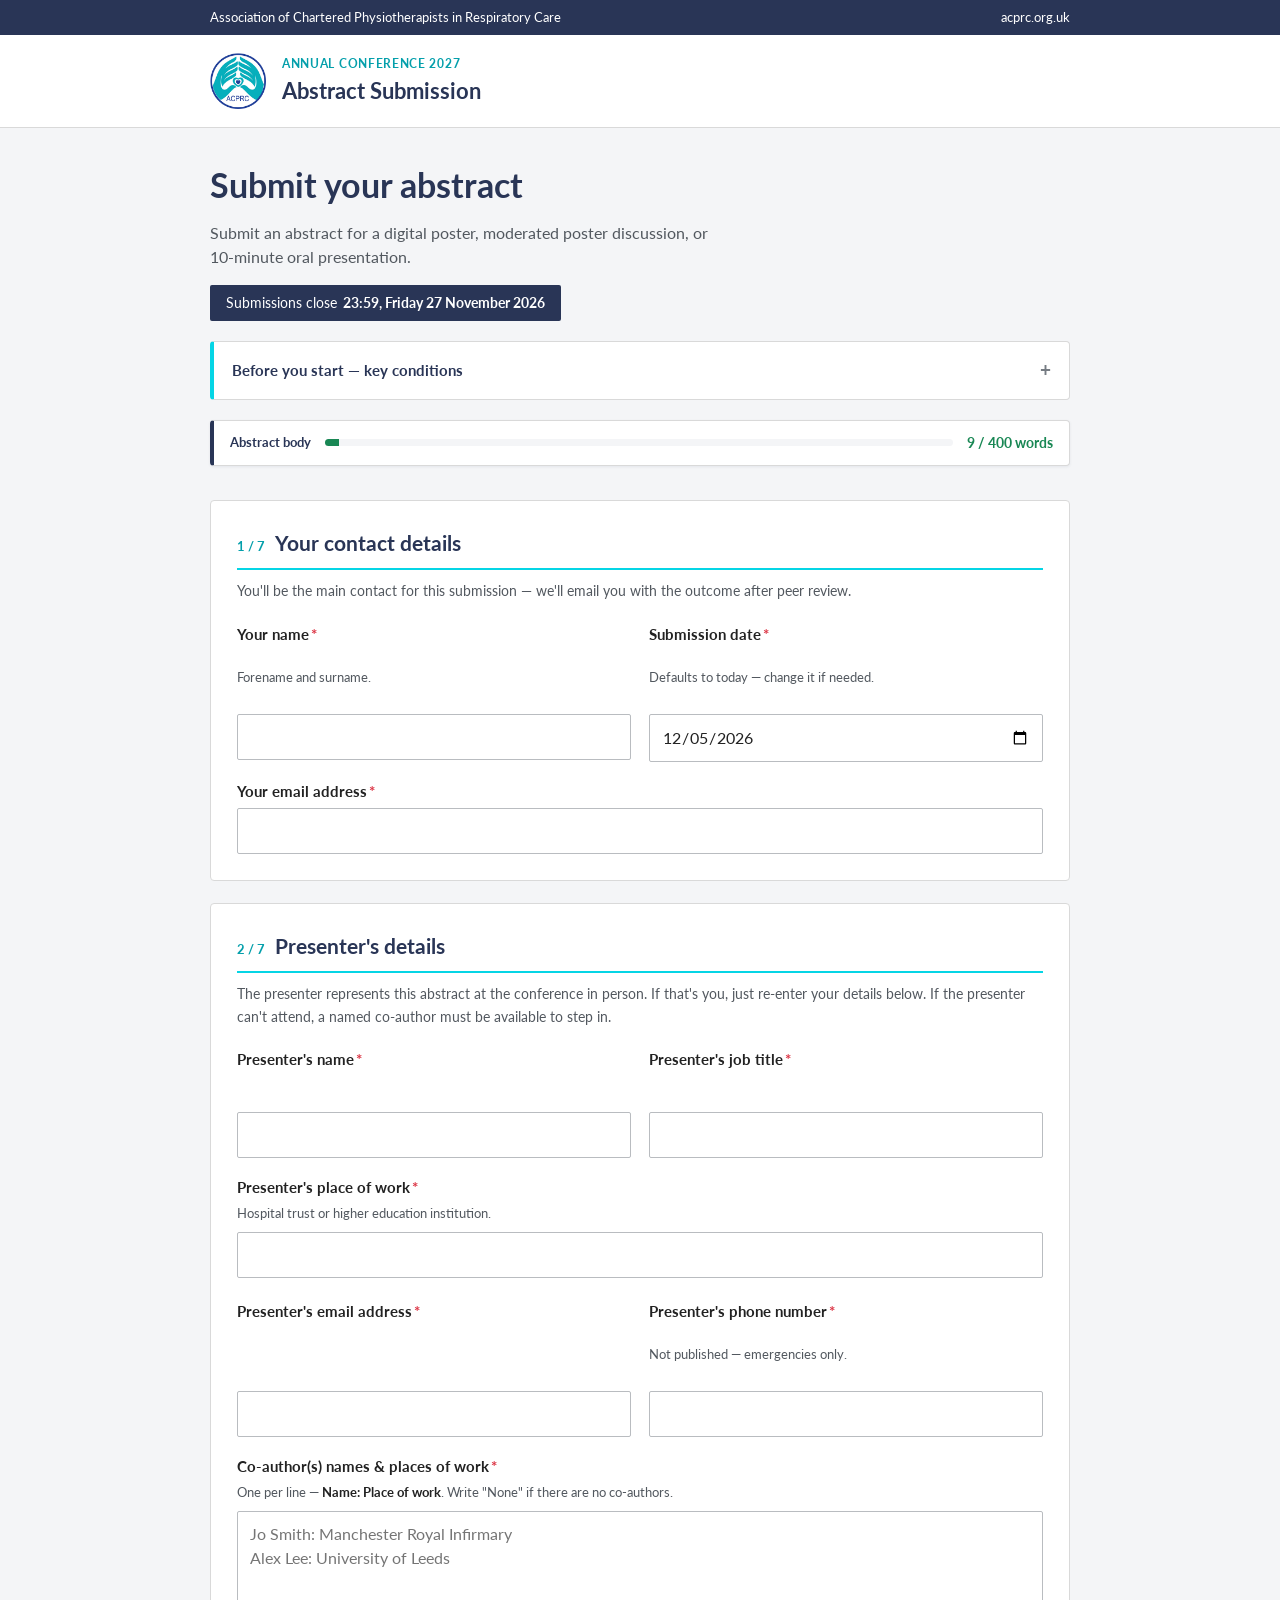
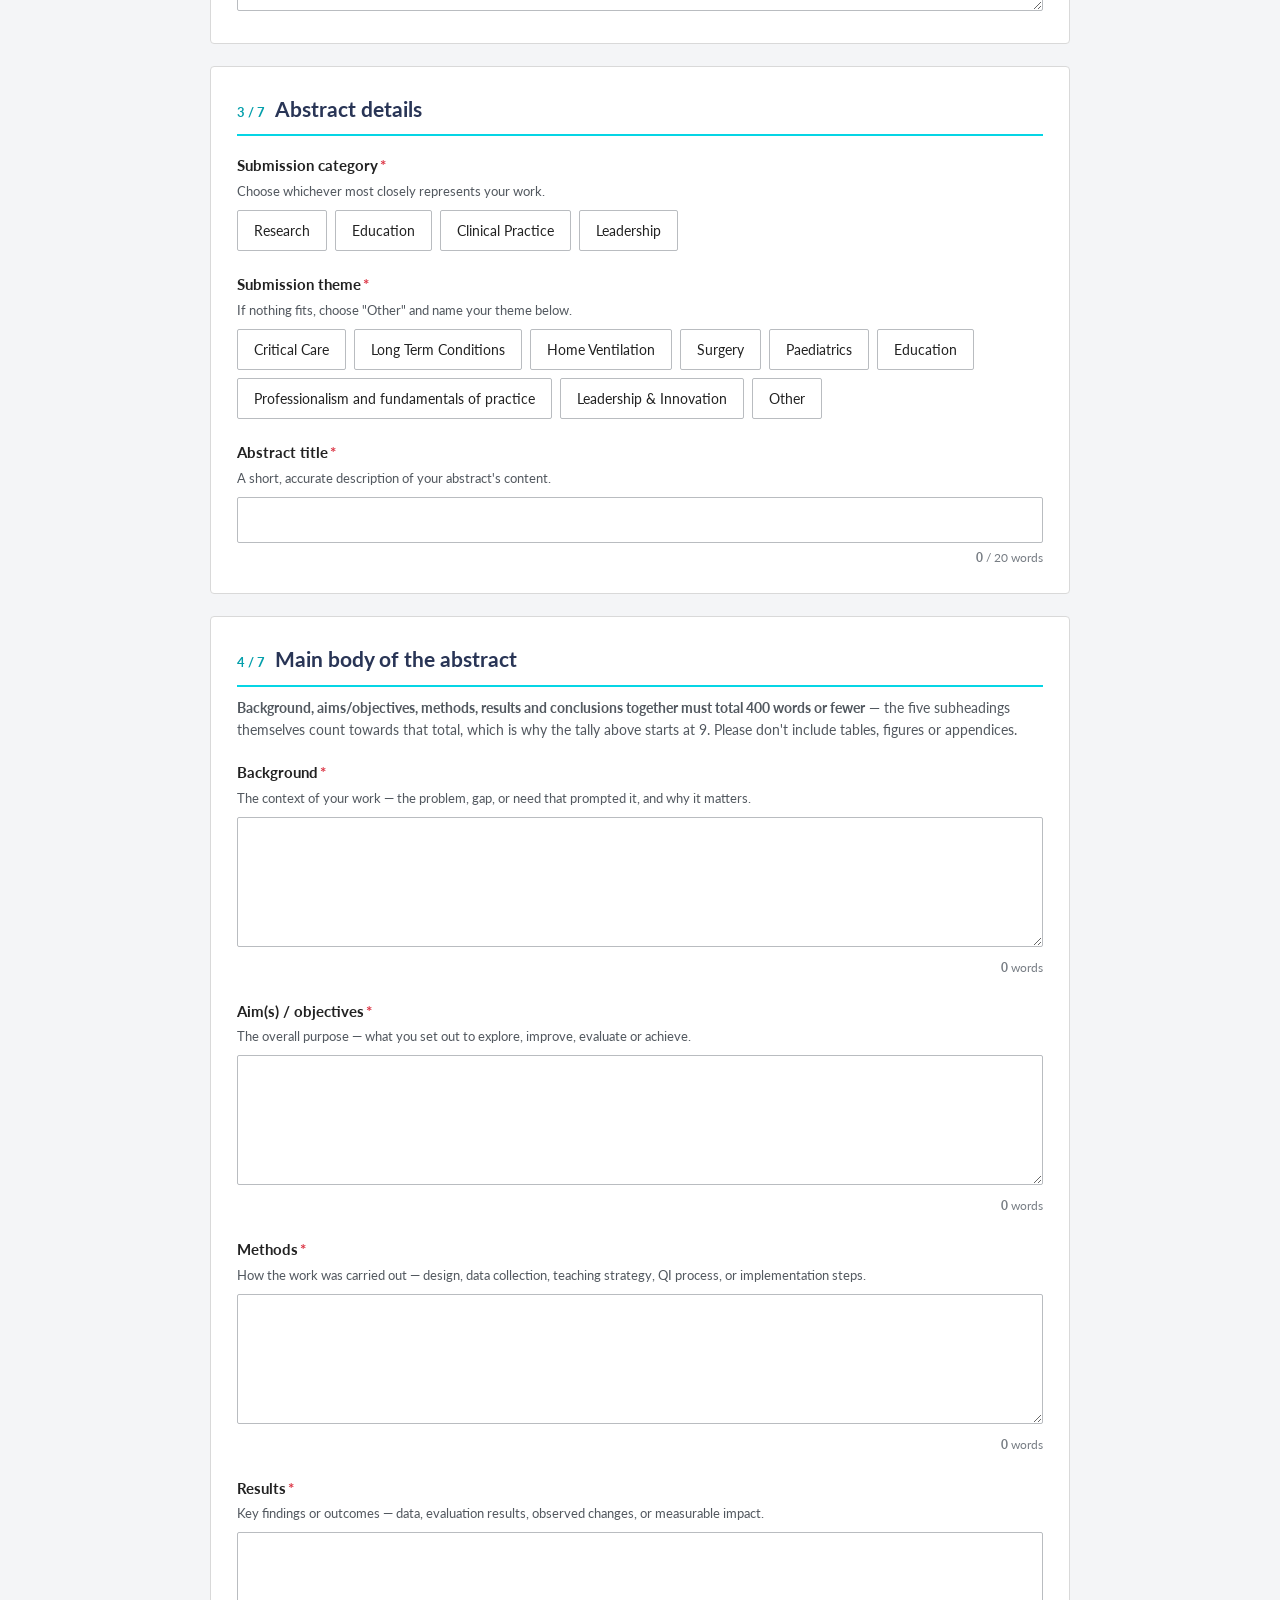
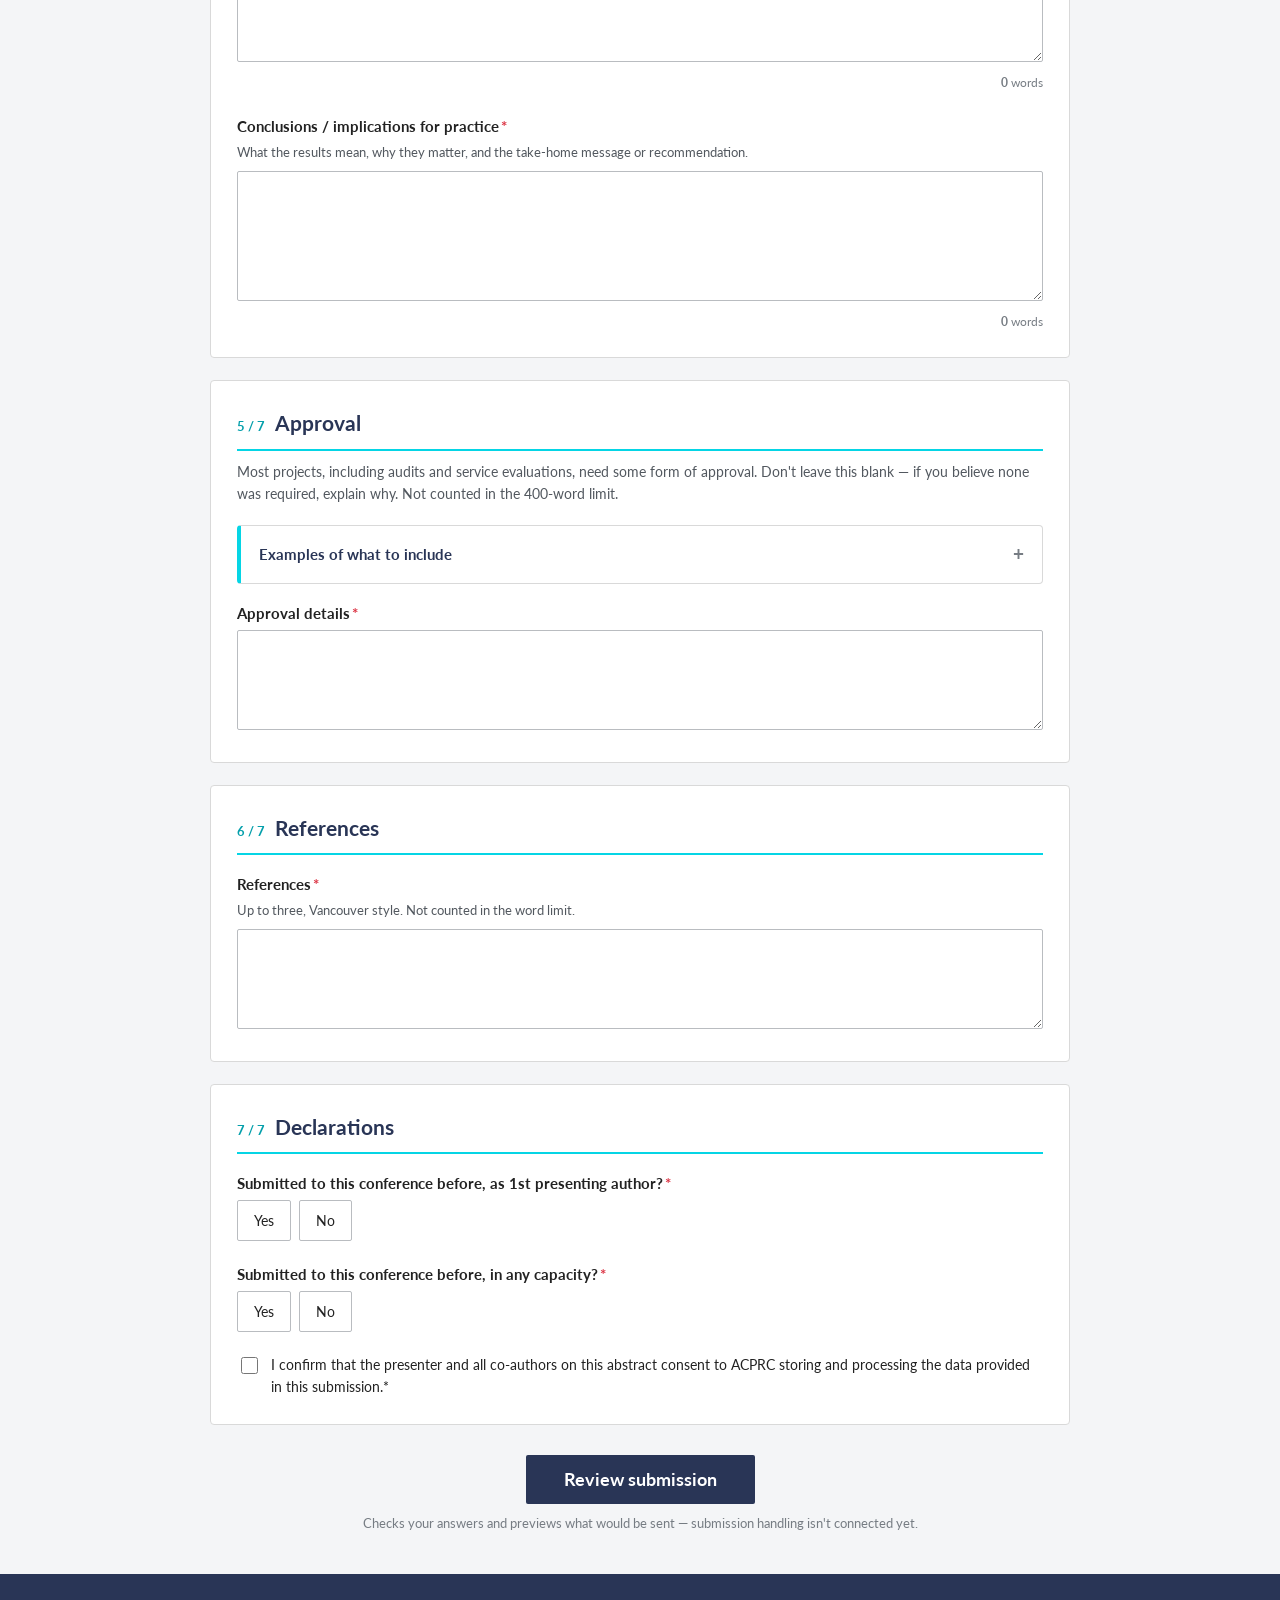
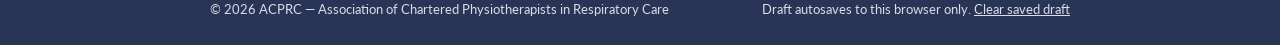
==== index.html @ bba35cd8 "Initial commit: ACPRC abstract submission form Static replacement for the Monday.com Forms submissio" ====
<!doctype html>
<html lang="en-GB">
<head>
  <meta charset="utf-8">
  <meta name="viewport" content="width=device-width, initial-scale=1">
  <title>Abstract Submission — ACPRC Annual Conference 2027</title>
  <meta name="description" content="Submit an abstract for the ACPRC Annual Conference 2027.">
  <link rel="icon" type="image/png" sizes="32x32" href="assets/favicon-32.png">
  <link rel="icon" type="image/png" sizes="16x16" href="assets/favicon-16.png">
  <link rel="preconnect" href="https://fonts.googleapis.com">
  <link rel="preconnect" href="https://fonts.gstatic.com" crossorigin>
  <link href="https://fonts.googleapis.com/css2?family=Lato:ital,wght@0,400;0,700;0,900;1,400&display=swap" rel="stylesheet">
  <link rel="stylesheet" href="css/style.css">
</head>
<body>
  <a class="skip-link" href="#main">Skip to form</a>

  <div class="site-header__bar">
    <div class="site-header__bar-inner">
      <span>Association of Chartered Physiotherapists in Respiratory Care</span>
      <a href="https://www.acprc.org.uk/annual-conference/submission-details/abstract-submission/">acprc.org.uk</a>
    </div>
  </div>

  <header class="site-header">
    <div class="site-header-inner">
      <img src="assets/logo.png" alt="ACPRC logo" width="56" height="56">
      <div class="site-header-titles">
        <p class="eyebrow">Annual Conference 2027</p>
        <h1>Abstract Submission</h1>
      </div>
    </div>
  </header>

  <main id="main">
    <div class="wrap">

      <div class="intro">
        <h2>Submit your abstract</h2>
        <p>Submit an abstract for a digital poster, moderated poster discussion, or 10‑minute oral presentation.</p>
        <span class="deadline-pill">Submissions close <b>23:59, Friday 27 November 2026</b></span>

        <details class="guidance">
          <summary>Before you start — key conditions</summary>
          <div class="guidance-body">
            <ul>
              <li>Your project should be <em>completed</em>, not in early-stage development. Research, education, leadership and clinical (incl. service evaluation/audit) work are all welcome — student physiotherapists are encouraged to submit.</li>
              <li>The main body of the abstract (background, aims/objectives, methods, results, conclusions) must total <em>no more than 400 words, including the five subheadings themselves</em>.</li>
              <li>Every submission needs an approval statement — ethics/governance, R&amp;D/audit, or an explanation of why none was needed.</li>
              <li>Up to three references, Vancouver style. No tables, figures or appendices.</li>
              <li>You, or a named co-author, must be able to attend and present in whatever format (poster, poster discussion, or oral) you're assigned.</li>
              <li>Accepted abstracts may be published in the Winter 2028 ACPRC journal supplement. If reviewers request changes, you'll resubmit with their feedback.</li>
            </ul>
          </div>
        </details>
      </div>

      <div class="budget-bar">
        <div class="budget-inner">
          <span class="budget-label">Abstract body</span>
          <div class="budget-track"><div class="budget-fill" id="budgetFill"></div></div>
          <span class="budget-count" id="budgetCount">0 / 400 words</span>
        </div>
      </div>

      <div class="form-error-banner" id="errorBanner">Please check the highlighted fields below before submitting.</div>

      <form id="abstractForm" novalidate>

        <!-- 1: Contact -->
        <section class="card">
          <div class="section-head"><span class="section-num">1 / 7</span><h2>Your contact details</h2></div>
          <p class="section-intro">You'll be the main contact for this submission — we'll email you with the outcome after peer review.</p>

          <div class="field-row">
            <div class="field">
              <label class="q" for="your_name">Your name<span class="req">*</span></label>
              <p class="hint">Forename and surname.</p>
              <input type="text" id="your_name" name="your_name" required autocomplete="name">
              <p class="err-msg">Enter your name.</p>
            </div>
            <div class="field">
              <label class="q" for="submission_date">Submission date<span class="req">*</span></label>
              <p class="hint">Defaults to today — change it if needed.</p>
              <input type="date" id="submission_date" name="submission_date" required>
              <p class="err-msg">Enter a date.</p>
            </div>
          </div>

          <div class="field">
            <label class="q" for="your_email">Your email address<span class="req">*</span></label>
            <input type="email" id="your_email" name="your_email" required autocomplete="email">
            <p class="err-msg">Enter a valid email address.</p>
          </div>
        </section>

        <!-- 2: Presenter -->
        <section class="card">
          <div class="section-head"><span class="section-num">2 / 7</span><h2>Presenter's details</h2></div>
          <p class="section-intro">The presenter represents this abstract at the conference in person. If that's you, just re-enter your details below. If the presenter can't attend, a named co-author must be available to step in.</p>

          <div class="field-row">
            <div class="field">
              <label class="q" for="presenter_name">Presenter's name<span class="req">*</span></label>
              <input type="text" id="presenter_name" name="presenter_name" required>
              <p class="err-msg">Enter the presenter's name.</p>
            </div>
            <div class="field">
              <label class="q" for="presenter_job_title">Presenter's job title<span class="req">*</span></label>
              <input type="text" id="presenter_job_title" name="presenter_job_title" required>
              <p class="err-msg">Enter a job title.</p>
            </div>
          </div>

          <div class="field">
            <label class="q" for="presenter_workplace">Presenter's place of work<span class="req">*</span></label>
            <p class="hint">Hospital trust or higher education institution.</p>
            <input type="text" id="presenter_workplace" name="presenter_workplace" required>
            <p class="err-msg">Enter a place of work.</p>
          </div>

          <div class="field-row">
            <div class="field">
              <label class="q" for="presenter_email">Presenter's email address<span class="req">*</span></label>
              <input type="email" id="presenter_email" name="presenter_email" required>
              <p class="err-msg">Enter a valid email address.</p>
            </div>
            <div class="field">
              <label class="q" for="presenter_phone">Presenter's phone number<span class="req">*</span></label>
              <p class="hint">Not published — emergencies only.</p>
              <input type="tel" id="presenter_phone" name="presenter_phone" required>
              <p class="err-msg">Enter a phone number.</p>
            </div>
          </div>

          <div class="field">
            <label class="q" for="co_authors">Co-author(s) names &amp; places of work<span class="req">*</span></label>
            <p class="hint">One per line — <em>Name: Place of work</em>. Write "None" if there are no co-authors.</p>
            <textarea id="co_authors" name="co_authors" required placeholder="Jo Smith: Manchester Royal Infirmary&#10;Alex Lee: University of Leeds"></textarea>
            <p class="err-msg">List co-authors, or write "None".</p>
          </div>
        </section>

        <!-- 3: Abstract details -->
        <section class="card">
          <div class="section-head"><span class="section-num">3 / 7</span><h2>Abstract details</h2></div>

          <div class="field">
            <label class="q">Submission category<span class="req">*</span></label>
            <p class="hint">Choose whichever most closely represents your work.</p>
            <div class="chip-grid" id="categoryGroup" role="radiogroup"></div>
            <p class="err-msg">Choose a category.</p>
          </div>

          <div class="field">
            <label class="q">Submission theme<span class="req">*</span></label>
            <p class="hint">If nothing fits, choose "Other" and name your theme below.</p>
            <div class="chip-grid" id="themeGroup" role="radiogroup"></div>
            <p class="err-msg">Choose a theme.</p>
          </div>

          <div class="field" id="otherThemeField" hidden>
            <label class="q" for="other_theme">Other theme<span class="req">*</span></label>
            <p class="hint">One or two words describing the relevant theme.</p>
            <input type="text" id="other_theme" name="other_theme">
            <p class="err-msg">Name the theme.</p>
          </div>

          <div class="field">
            <label class="q" for="abstract_title">Abstract title<span class="req">*</span></label>
            <p class="hint">A short, accurate description of your abstract's content.</p>
            <input type="text" id="abstract_title" name="abstract_title" required>
            <div class="counter-row"><span></span><span><span class="n" id="titleCount">0</span> / 20 words</span></div>
            <p class="err-msg">Enter a title of 20 words or fewer.</p>
          </div>
        </section>

        <!-- 4: Main body -->
        <section class="card">
          <div class="section-head"><span class="section-num">4 / 7</span><h2>Main body of the abstract</h2></div>
          <p class="section-intro"><strong>Background, aims/objectives, methods, results and conclusions together must total 400 words or fewer</strong> — the five subheadings themselves count towards that total, which is why the tally above starts at 9. Please don't include tables, figures or appendices.</p>

          <div class="field">
            <label class="q" for="background">Background<span class="req">*</span></label>
            <p class="hint">The context of your work — the problem, gap, or need that prompted it, and why it matters.</p>
            <textarea class="long body-field" id="background" name="background" required></textarea>
            <div class="counter-row"><span></span><span><span class="n" id="count_background">0</span> words</span></div>
            <p class="err-msg">Enter some background.</p>
          </div>

          <div class="field">
            <label class="q" for="aims">Aim(s) / objectives<span class="req">*</span></label>
            <p class="hint">The overall purpose — what you set out to explore, improve, evaluate or achieve.</p>
            <textarea class="long body-field" id="aims" name="aims" required></textarea>
            <div class="counter-row"><span></span><span><span class="n" id="count_aims">0</span> words</span></div>
            <p class="err-msg">Enter your aims or objectives.</p>
          </div>

          <div class="field">
            <label class="q" for="methods">Methods<span class="req">*</span></label>
            <p class="hint">How the work was carried out — design, data collection, teaching strategy, QI process, or implementation steps.</p>
            <textarea class="long body-field" id="methods" name="methods" required></textarea>
            <div class="counter-row"><span></span><span><span class="n" id="count_methods">0</span> words</span></div>
            <p class="err-msg">Describe your methods.</p>
          </div>

          <div class="field">
            <label class="q" for="results">Results<span class="req">*</span></label>
            <p class="hint">Key findings or outcomes — data, evaluation results, observed changes, or measurable impact.</p>
            <textarea class="long body-field" id="results" name="results" required></textarea>
            <div class="counter-row"><span></span><span><span class="n" id="count_results">0</span> words</span></div>
            <p class="err-msg">Enter your results.</p>
          </div>

          <div class="field">
            <label class="q" for="conclusions">Conclusions / implications for practice<span class="req">*</span></label>
            <p class="hint">What the results mean, why they matter, and the take-home message or recommendation.</p>
            <textarea class="long body-field" id="conclusions" name="conclusions" required></textarea>
            <div class="counter-row"><span></span><span><span class="n" id="count_conclusions">0</span> words</span></div>
            <p class="err-msg">Enter your conclusions.</p>
          </div>
        </section>

        <!-- 5: Approval -->
        <section class="card">
          <div class="section-head"><span class="section-num">5 / 7</span><h2>Approval</h2></div>
          <p class="section-intro">Most projects, including audits and service evaluations, need some form of approval. Don't leave this blank — if you believe none was required, explain why. Not counted in the 400-word limit.</p>

          <details class="guidance" style="margin-bottom:18px;">
            <summary>Examples of what to include</summary>
            <div class="guidance-body">
              <p><strong>Ethical / governance:</strong> name the approving committee or institution, the approval reference number, and the date — e.g. "Ethical approval was obtained from [Committee/Institution], approval number [XXXX], on [DD/MM/YYYY]."</p>
              <p><strong>R&amp;D / audit:</strong> name the NHS Trust or R&amp;D/audit department, registration reference, and date — e.g. "This project was registered with [Trust/Department], registration number [XXXX], on [DD/MM/YYYY]."</p>
              <p><strong>Other / none required:</strong> describe whatever approval or registration was in place, or explain why none was needed.</p>
            </div>
          </details>

          <div class="field">
            <label class="q" for="approval_details">Approval details<span class="req">*</span></label>
            <textarea id="approval_details" name="approval_details" required></textarea>
            <p class="err-msg">Enter approval details, or explain why none was required.</p>
          </div>
        </section>

        <!-- 6: References -->
        <section class="card">
          <div class="section-head"><span class="section-num">6 / 7</span><h2>References</h2></div>
          <div class="field">
            <label class="q" for="references">References<span class="req">*</span></label>
            <p class="hint">Up to three, Vancouver style. Not counted in the word limit.</p>
            <textarea id="references" name="references" required></textarea>
            <p class="err-msg">Add at least one reference, or write "None".</p>
          </div>
        </section>

        <!-- 7: Declarations -->
        <section class="card">
          <div class="section-head"><span class="section-num">7 / 7</span><h2>Declarations</h2></div>

          <div class="field">
            <label class="q">Submitted to this conference before, as 1st presenting author?<span class="req">*</span></label>
            <div class="yn-row chip-grid" id="prevFirstAuthorGroup" role="radiogroup"></div>
            <p class="err-msg">Choose an answer.</p>
          </div>

          <div class="field">
            <label class="q">Submitted to this conference before, in any capacity?<span class="req">*</span></label>
            <div class="yn-row chip-grid" id="prevAnyGroup" role="radiogroup"></div>
            <p class="err-msg">Choose an answer.</p>
          </div>

          <div class="field">
            <label class="check" for="consent">
              <input type="checkbox" id="consent" name="consent" required>
              <span>I confirm that the presenter and all co-authors on this abstract consent to ACPRC storing and processing the data provided in this submission.<span class="req">*</span></span>
            </label>
            <p class="err-msg">Consent is required to submit.</p>
          </div>
        </section>

        <div class="submit-zone">
          <button type="submit" class="submit">Review submission</button>
          <p class="submit-note">Checks your answers and previews what would be sent — submission handling isn't connected yet.</p>
        </div>
      </form>

      <div class="confirm" id="confirmPanel">
        <h2>Looks ready to submit</h2>
        <p>Everything required is filled in and within the word limits. Once the submission handling is built, this is the point it would send to ACPRC.</p>
        <dl id="confirmSummary"></dl>
      </div>

    </div>
  </main>

  <footer class="site-footer">
    <div class="site-footer-inner">
      <span>&copy; <span id="year"></span> ACPRC — Association of Chartered Physiotherapists in Respiratory Care</span>
      <span>Draft autosaves to this browser only. <button type="button" class="reset-link" id="clearDraft">Clear saved draft</button></span>
    </div>
  </footer>

  <div class="toast" id="toast">Draft saved</div>

  <script>document.getElementById("year").textContent = new Date().getFullYear();</script>
  <script src="js/form.js"></script>
</body>
</html>
---- css/style.css ----
/* ==========================================================================
   ACPRC Abstract Submission — stylesheet
   Brand tokens taken from acprc.org.uk (main.min.css): navy #293556,
   cyan accent #05d5e5, Lato typeface, sharp 2px corners.
   ========================================================================== */

:root {
  --navy: #293556;
  --navy-dark: #1b2238;
  --cyan: #05d5e5;
  --cyan-dark: #049fab;
  --cyan-light: #5ce4ee;

  --ink: #222222;
  --ink-soft: #52585f;
  --ink-faint: #767c83;
  --border: #d9d9d9;
  --border-strong: #b9bcc0;
  --bg: #ffffff;
  --bg-tint: #f4f5f7;

  --danger: #dc3545;
  --danger-bg: #fbeaec;
  --warning: #a97300;
  --warning-bg: #fff6e0;
  --success: #198754;
  --success-bg: #e9f6ee;

  --radius: 2px;
  --radius-lg: 4px;
  --font: "Lato", -apple-system, BlinkMacSystemFont, "Segoe UI", Arial, sans-serif;
}

*,
*::before,
*::after {
  box-sizing: border-box;
}

html {
  color-scheme: light;
}

body {
  margin: 0;
  background: var(--bg-tint);
  color: var(--ink);
  font-family: var(--font);
  font-size: 16px;
  line-height: 1.5;
  -webkit-font-smoothing: antialiased;
}

img {
  max-width: 100%;
  display: block;
}

a {
  color: var(--navy);
}

.visually-hidden {
  position: absolute;
  width: 1px;
  height: 1px;
  overflow: hidden;
  clip: rect(0 0 0 0);
  white-space: nowrap;
}

[hidden] {
  display: none !important;
}

/* ---------- Skip link ---------- */
.skip-link {
  position: absolute;
  left: -999px;
  top: 0;
  background: var(--navy);
  color: #fff;
  padding: 10px 16px;
  z-index: 100;
}
.skip-link:focus {
  left: 8px;
  top: 8px;
}

/* ---------- Header (mirrors acprc.org.uk header bar + navbar) ---------- */
.site-header__bar {
  background: var(--navy);
  color: #fff;
}
.site-header__bar-inner {
  max-width: 900px;
  margin: 0 auto;
  padding: 8px 20px;
  display: flex;
  justify-content: space-between;
  align-items: center;
  font-size: 0.8rem;
}
.site-header__bar a {
  color: #fff;
  text-decoration: none;
}
.site-header__bar a:hover {
  text-decoration: underline;
}

.site-header {
  background: var(--bg);
  border-bottom: 1px solid var(--border);
}
.site-header-inner {
  max-width: 900px;
  margin: 0 auto;
  padding: 18px 20px;
  display: flex;
  align-items: center;
  gap: 16px;
}
.site-header-inner img {
  width: 56px;
  height: 56px;
  flex: 0 0 auto;
}
.site-header-titles p.eyebrow {
  margin: 0;
  font-size: 0.72rem;
  letter-spacing: 0.06em;
  text-transform: uppercase;
  color: var(--cyan-dark);
  font-weight: 700;
}
.site-header-titles h1 {
  margin: 2px 0 0;
  font-size: 1.4rem;
  font-weight: 700;
  color: var(--navy);
}

/* ---------- Page intro ---------- */
.wrap {
  max-width: 900px;
  margin: 0 auto;
  padding: 0 20px;
}

.intro {
  padding: 32px 0 8px;
}
.intro h2 {
  font-family: var(--font);
  font-weight: 700;
  font-size: clamp(1.6rem, 4.5vw, 2.1rem);
  color: var(--navy);
  margin: 0 0 10px;
}
.intro p {
  color: var(--ink-soft);
  max-width: 62ch;
  margin: 0 0 16px;
}

.deadline-pill {
  display: inline-flex;
  align-items: baseline;
  gap: 6px;
  background: var(--navy);
  color: #fff;
  border-radius: var(--radius);
  padding: 8px 16px;
  font-size: 0.85rem;
}
.deadline-pill b {
  font-weight: 700;
}

details.guidance {
  margin-top: 20px;
  background: var(--bg);
  border: 1px solid var(--border);
  border-radius: var(--radius-lg);
  border-left: 4px solid var(--cyan);
}
details.guidance summary {
  cursor: pointer;
  padding: 14px 18px;
  font-weight: 700;
  color: var(--navy);
  font-size: 0.95rem;
  list-style: none;
  display: flex;
  align-items: center;
  justify-content: space-between;
}
details.guidance summary::-webkit-details-marker {
  display: none;
}
details.guidance summary::after {
  content: "+";
  font-size: 1.2rem;
  color: var(--ink-faint);
}
details.guidance[open] summary::after {
  content: "\2212";
}
.guidance-body {
  padding: 0 18px 18px;
  font-size: 0.9rem;
  color: var(--ink-soft);
  line-height: 1.6;
}
.guidance-body ul {
  margin: 8px 0;
  padding-left: 20px;
}
.guidance-body li {
  margin-bottom: 6px;
}
.guidance-body p {
  margin: 0 0 10px;
}
.guidance-body p:last-child {
  margin-bottom: 0;
}

/* ---------- sticky word budget ---------- */
.budget-bar {
  position: sticky;
  top: 0;
  z-index: 20;
  background: var(--bg-tint);
  padding: 12px 0;
}
.budget-inner {
  background: var(--bg);
  border: 1px solid var(--border);
  border-left: 4px solid var(--navy);
  border-radius: var(--radius-lg);
  padding: 12px 16px;
  display: flex;
  align-items: center;
  gap: 14px;
  box-shadow: 0 1px 3px rgba(41, 53, 86, 0.08);
}
.budget-label {
  font-size: 0.82rem;
  font-weight: 700;
  color: var(--navy);
  flex: 0 0 auto;
}
.budget-track {
  flex: 1 1 auto;
  height: 7px;
  border-radius: 999px;
  background: var(--bg-tint);
  overflow: hidden;
}
.budget-fill {
  height: 100%;
  width: 0%;
  background: var(--success);
  transition: width 0.15s ease, background 0.15s ease;
}
.budget-count {
  font-size: 0.85rem;
  font-weight: 700;
  font-variant-numeric: tabular-nums;
  color: var(--success);
  flex: 0 0 auto;
  white-space: nowrap;
}
.budget-count.warn {
  color: var(--warning);
}
.budget-count.danger {
  color: var(--danger);
}
.budget-fill.warn {
  background: var(--warning);
}
.budget-fill.danger {
  background: var(--danger);
}

/* ---------- form error banner ---------- */
.form-error-banner {
  display: none;
  background: var(--danger-bg);
  color: var(--danger);
  border: 1px solid var(--danger);
  border-radius: var(--radius-lg);
  padding: 14px 18px;
  font-size: 0.9rem;
  margin: 16px 0;
  font-weight: 700;
}
.form-error-banner.show {
  display: block;
}

/* ---------- sections ---------- */
section.card {
  background: var(--bg);
  border: 1px solid var(--border);
  border-radius: var(--radius-lg);
  padding: 26px;
  margin: 22px 0;
}
.section-head {
  display: flex;
  align-items: baseline;
  gap: 10px;
  margin-bottom: 4px;
  border-bottom: 2px solid var(--cyan);
  padding-bottom: 10px;
  margin-bottom: 18px;
}
.section-num {
  font-size: 0.8rem;
  font-weight: 700;
  color: var(--cyan-dark);
}
.section-head h2 {
  font-weight: 700;
  font-size: 1.3rem;
  margin: 0;
  color: var(--navy);
}
.section-intro {
  color: var(--ink-soft);
  font-size: 0.9rem;
  margin: -8px 0 20px;
  line-height: 1.55;
}

.field {
  margin-bottom: 22px;
}
.field:last-child {
  margin-bottom: 0;
}
.field-row {
  display: grid;
  grid-template-columns: repeat(auto-fit, minmax(220px, 1fr));
  grid-template-rows: auto auto auto auto;
  gap: 18px;
}
.field-row .field {
  display: grid;
  grid-template-rows: subgrid;
  grid-row: 1 / 5;
  margin-bottom: 0;
}
.field-row .field label.q {
  grid-row: 1;
}
.field-row .field .hint {
  grid-row: 2;
  align-self: start;
}
.field-row .field input,
.field-row .field textarea,
.field-row .field select {
  grid-row: 3;
  align-self: start;
}
.field-row .field .err-msg {
  grid-row: 4;
  align-self: start;
}

label.q {
  display: block;
  font-weight: 700;
  font-size: 0.95rem;
  margin-bottom: 5px;
  color: var(--ink);
}
label.q .req {
  color: var(--danger);
  margin-left: 2px;
}
.hint {
  font-size: 0.83rem;
  color: var(--ink-soft);
  margin: 0 0 8px;
  line-height: 1.5;
}
.hint em {
  font-style: normal;
  color: var(--ink);
  font-weight: 700;
}

input[type="text"],
input[type="email"],
input[type="tel"],
input[type="date"],
textarea {
  width: 100%;
  font-family: var(--font);
  font-size: 1rem;
  color: var(--ink);
  background: var(--bg);
  border: 1px solid var(--border-strong);
  border-radius: var(--radius);
  padding: 10px 12px;
  line-height: 1.5;
}
textarea {
  resize: vertical;
  min-height: 100px;
  font-family: var(--font);
}
textarea.long {
  min-height: 130px;
}
input:focus-visible,
textarea:focus-visible {
  outline: 3px solid var(--cyan);
  outline-offset: 0;
  border-color: var(--navy);
}
input.invalid,
textarea.invalid {
  border-color: var(--danger);
  background: var(--danger-bg);
}

.counter-row {
  display: flex;
  justify-content: space-between;
  margin-top: 6px;
  font-size: 0.78rem;
  color: var(--ink-faint);
}
.counter-row .n {
  font-variant-numeric: tabular-nums;
  font-weight: 700;
}
.counter-row .n.warn {
  color: var(--warning);
}
.counter-row .n.danger {
  color: var(--danger);
}

.err-msg {
  display: none;
  font-size: 0.83rem;
  color: var(--danger);
  margin-top: 6px;
  font-weight: 700;
}
.err-msg.show {
  display: block;
}

/* chip radios */
.chip-grid {
  display: flex;
  flex-wrap: wrap;
  align-items: flex-start;
  gap: 8px;
}
.chip-grid > span {
  position: relative;
  display: inline-flex;
}
.chip-grid input {
  position: absolute;
  top: 0;
  left: 0;
  opacity: 0;
  width: 100%;
  height: 100%;
  margin: 0;
  cursor: pointer;
}
.chip-grid label {
  cursor: pointer;
  padding: 9px 16px;
  border: 1px solid var(--border-strong);
  border-radius: var(--radius);
  font-size: 0.88rem;
  background: var(--bg);
  transition: background 0.1s, border-color 0.1s, color 0.1s;
}
.chip-grid input:checked + label {
  background: var(--navy);
  border-color: var(--navy);
  color: #fff;
  font-weight: 700;
}
.chip-grid input:focus-visible + label {
  outline: 3px solid var(--cyan);
  outline-offset: 1px;
}
.chip-grid.invalid label {
  border-color: var(--danger);
}

.yn-row {
  display: flex;
  gap: 8px;
}

label.check {
  display: flex;
  align-items: flex-start;
  gap: 10px;
  font-size: 0.9rem;
  line-height: 1.55;
  cursor: pointer;
}
label.check input {
  margin-top: 3px;
  flex: 0 0 auto;
  width: 17px;
  height: 17px;
  accent-color: var(--navy);
}

/* ---------- submit ---------- */
.submit-zone {
  margin: 30px 0 18px;
  text-align: center;
}
button.submit {
  font-family: var(--font);
  font-size: 1.1rem;
  font-weight: 700;
  color: #fff;
  background: var(--navy);
  border: none;
  border-radius: var(--radius);
  padding: 14px 38px;
  cursor: pointer;
}
button.submit:hover {
  background: var(--navy-dark);
}
button.submit:focus-visible {
  outline: 3px solid var(--cyan);
  outline-offset: 2px;
}
.submit-note {
  font-size: 0.8rem;
  color: var(--ink-faint);
  margin-top: 10px;
}

.confirm {
  display: none;
  background: var(--success-bg);
  border: 1px solid var(--success);
  border-left: 4px solid var(--success);
  border-radius: var(--radius-lg);
  padding: 24px 26px;
  margin: 20px 0 40px;
}
.confirm.show {
  display: block;
}
.confirm h2 {
  color: var(--success);
  margin: 0 0 8px;
  font-size: 1.25rem;
  font-weight: 700;
}
.confirm p {
  font-size: 0.9rem;
  color: var(--ink-soft);
  margin: 0 0 4px;
}
.confirm dl {
  margin: 16px 0 0;
  font-size: 0.85rem;
  display: grid;
  grid-template-columns: auto 1fr;
  gap: 7px 16px;
}
.confirm dt {
  color: var(--ink-faint);
  font-weight: 700;
}
.confirm dd {
  margin: 0;
}

.toast {
  position: fixed;
  bottom: 18px;
  left: 50%;
  transform: translateX(-50%) translateY(12px);
  background: var(--navy);
  color: #fff;
  font-size: 0.82rem;
  padding: 9px 18px;
  border-radius: var(--radius);
  opacity: 0;
  pointer-events: none;
  transition: opacity 0.2s, transform 0.2s;
  z-index: 30;
}
.toast.show {
  opacity: 1;
  transform: translateX(-50%) translateY(0);
}

/* ---------- footer (mirrors acprc.org.uk navy footer) ---------- */
.site-footer {
  background: var(--navy);
  color: #d9dce6;
  margin-top: 40px;
}
.site-footer-inner {
  max-width: 900px;
  margin: 0 auto;
  padding: 26px 20px;
  font-size: 0.82rem;
  display: flex;
  justify-content: space-between;
  flex-wrap: wrap;
  gap: 10px;
}
.site-footer a {
  color: #fff;
}
.reset-link {
  background: none;
  border: none;
  color: #d9dce6;
  text-decoration: underline;
  font-size: 0.82rem;
  cursor: pointer;
  font-family: inherit;
  padding: 0;
}

@media (max-width: 560px) {
  .site-footer-inner {
    flex-direction: column;
  }
}
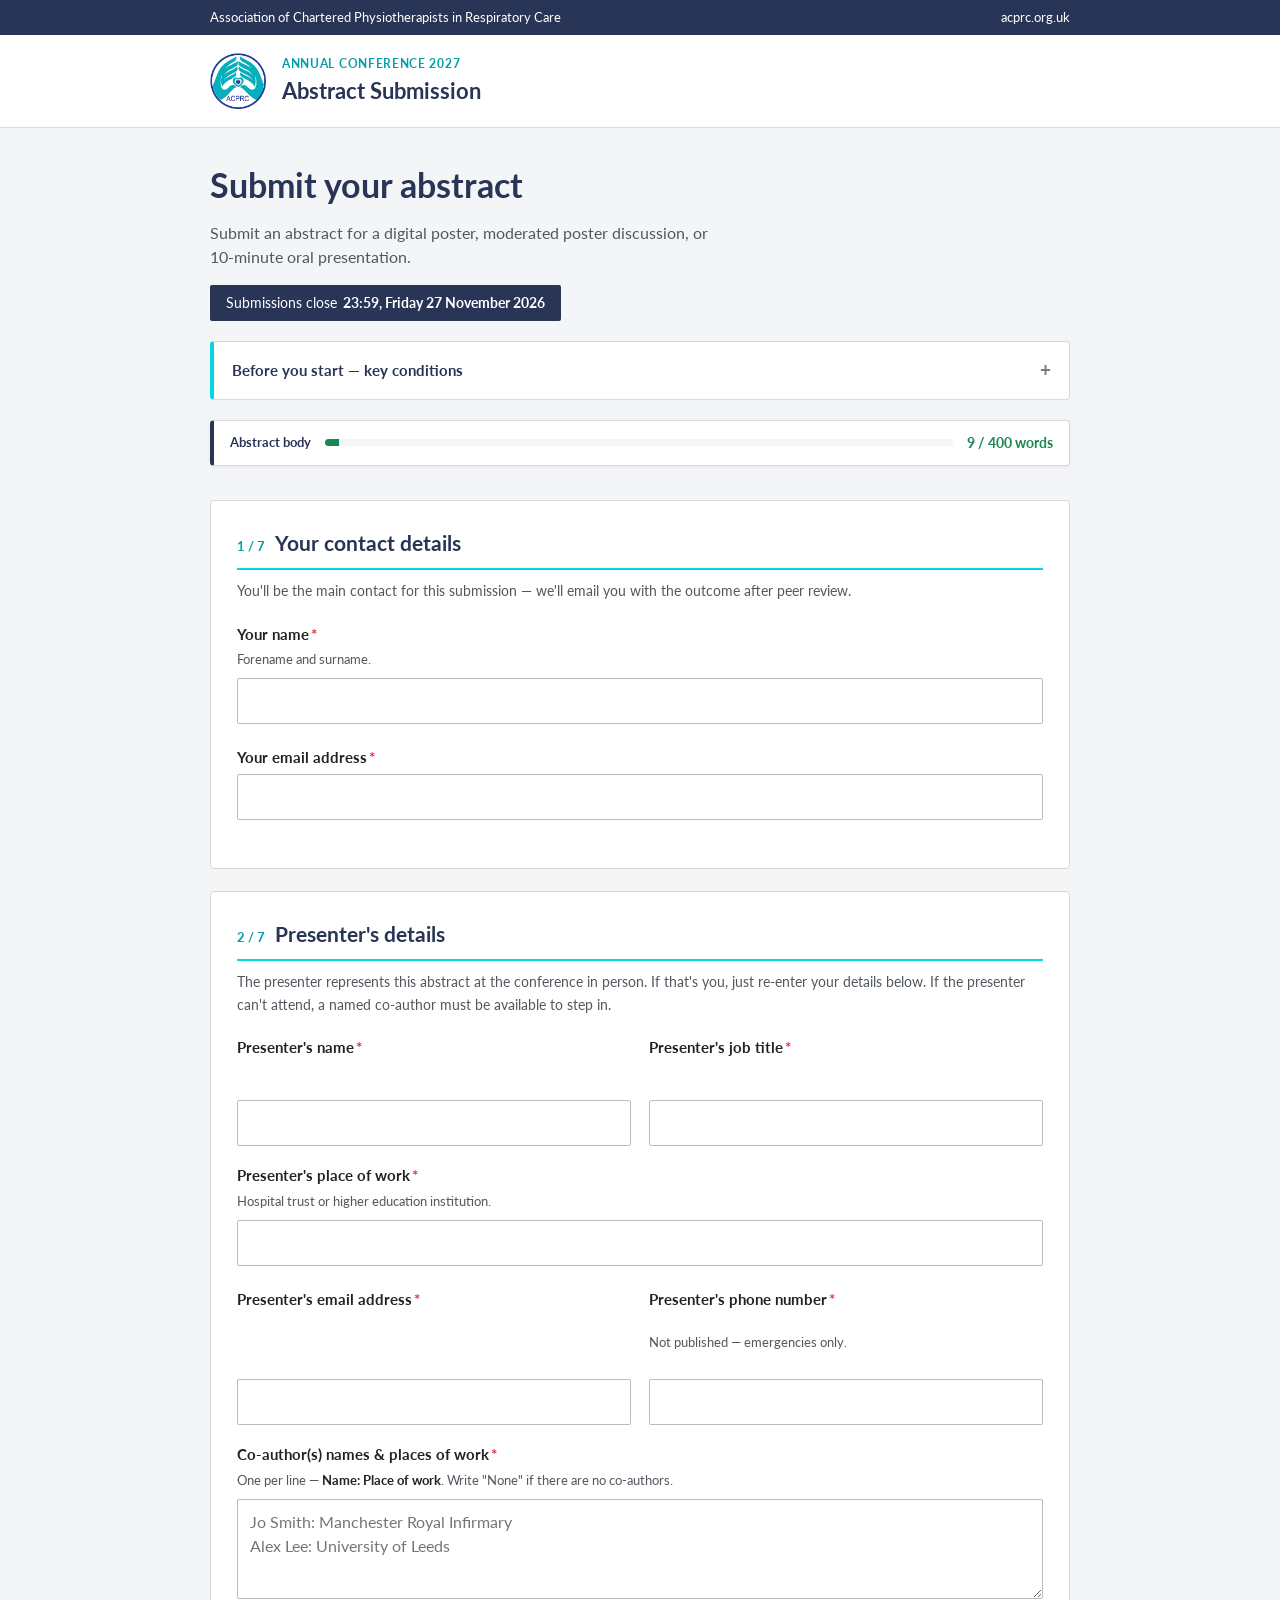
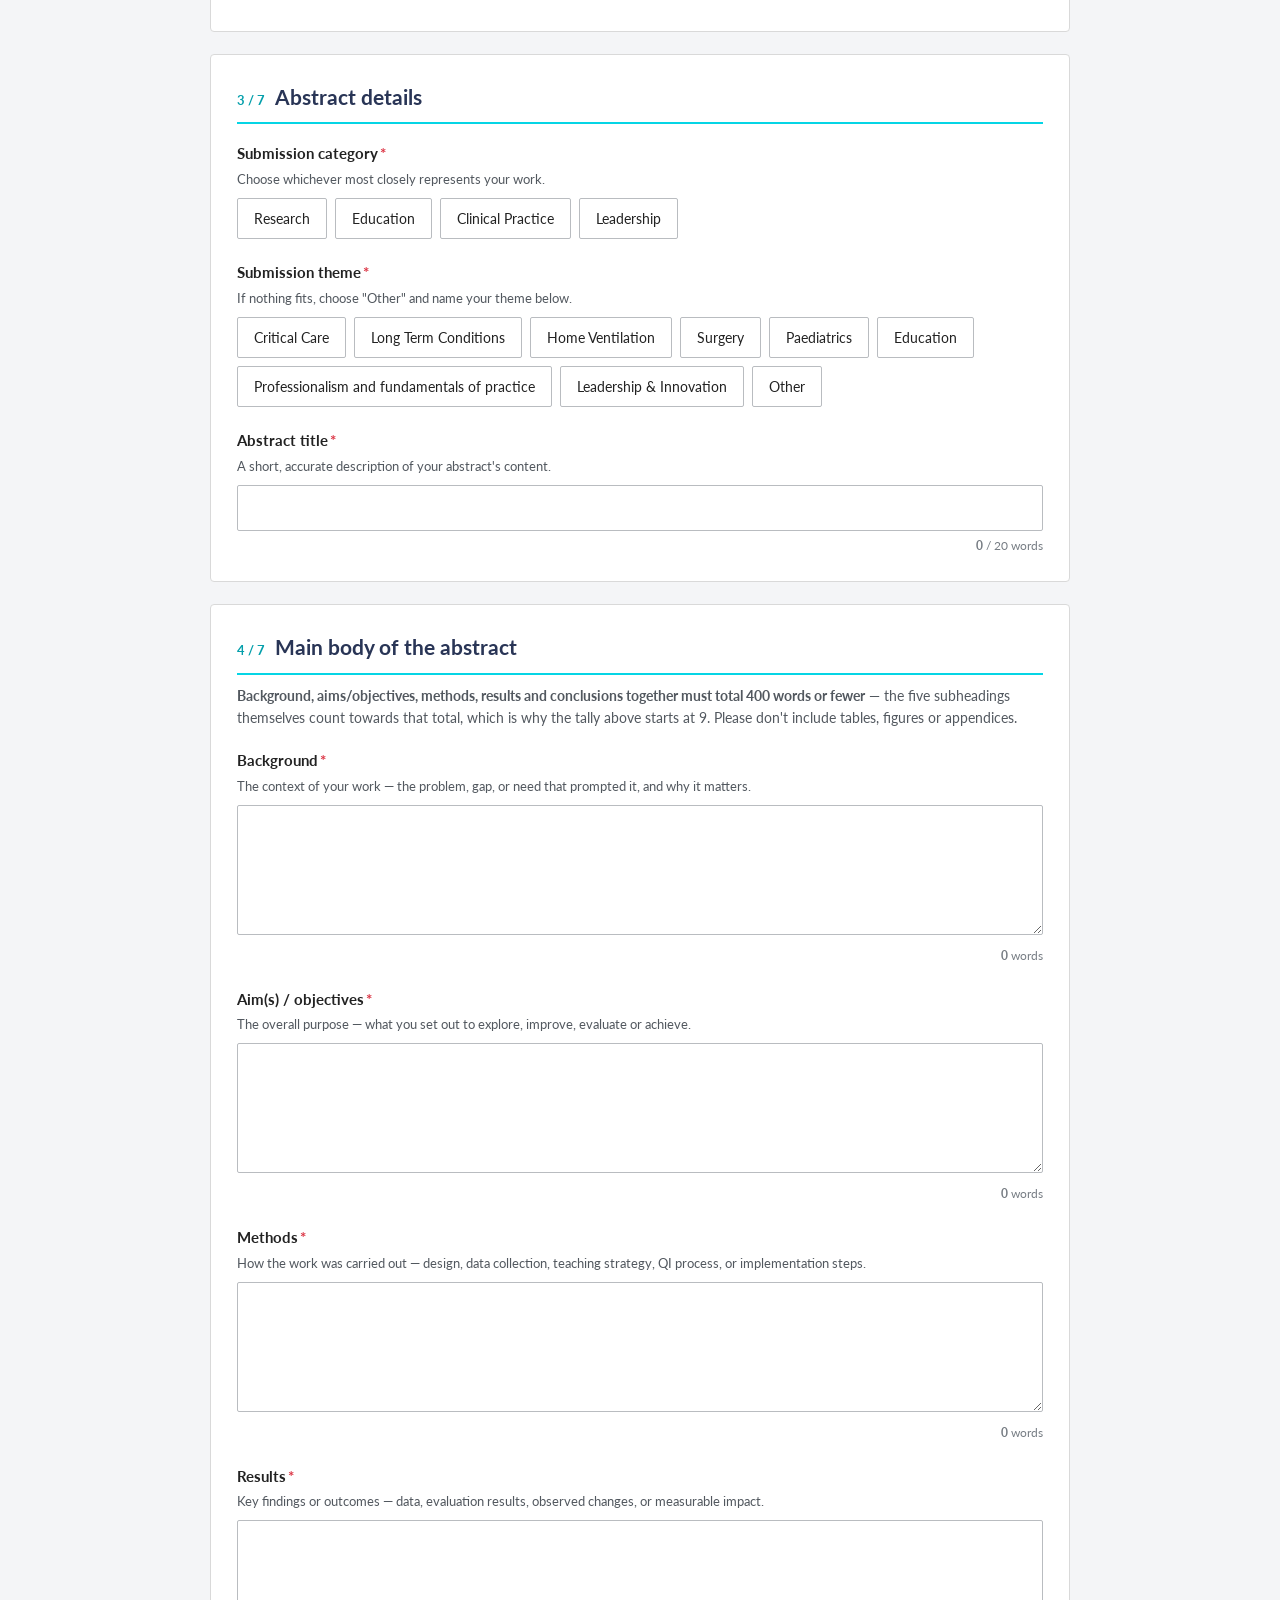
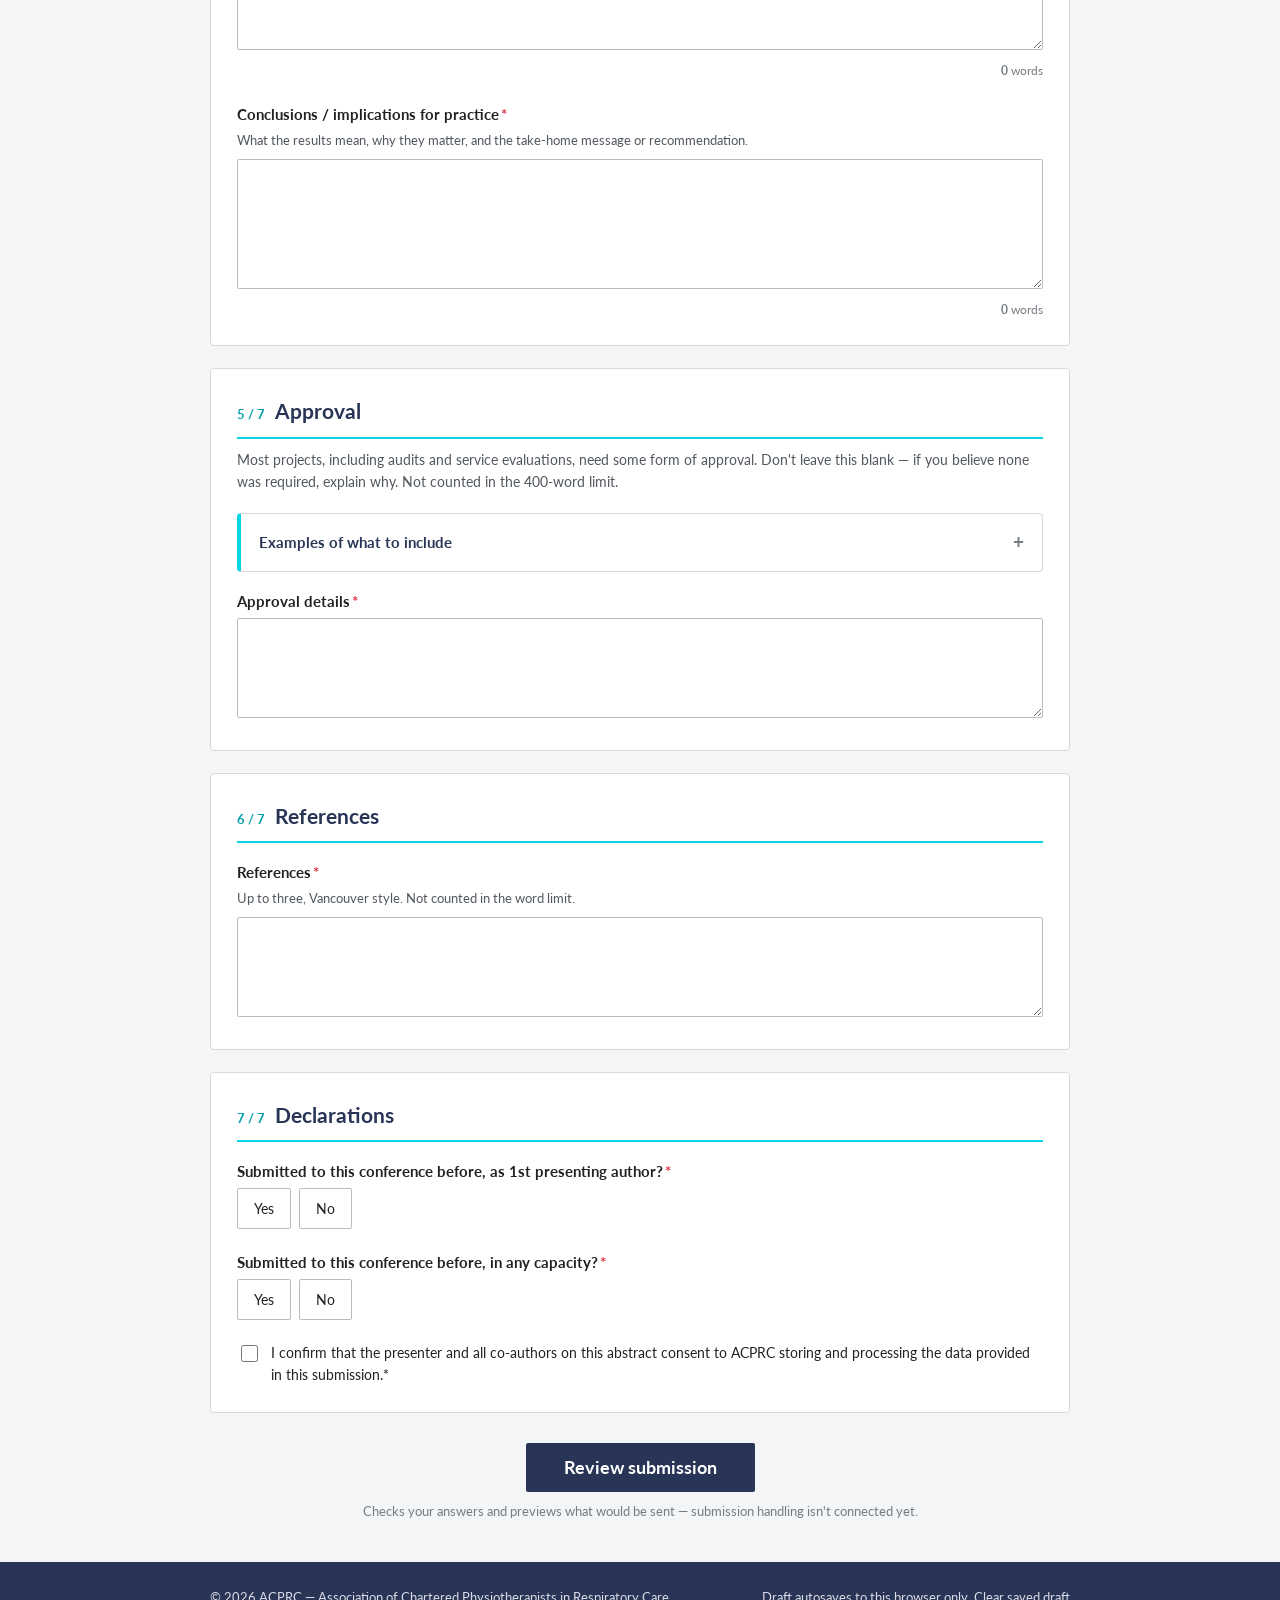
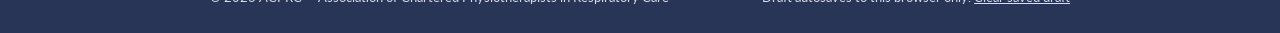
==== commit 4aba317b: "Make submission date a hidden field stamped at submit time Was a visible date picker defaulting to t" ====
--- a/index.html
+++ b/index.html
@@ -72,19 +72,11 @@
           <div class="section-head"><span class="section-num">1 / 7</span><h2>Your contact details</h2></div>
           <p class="section-intro">You'll be the main contact for this submission — we'll email you with the outcome after peer review.</p>
 
-          <div class="field-row">
-            <div class="field">
-              <label class="q" for="your_name">Your name<span class="req">*</span></label>
-              <p class="hint">Forename and surname.</p>
-              <input type="text" id="your_name" name="your_name" required autocomplete="name">
-              <p class="err-msg">Enter your name.</p>
-            </div>
-            <div class="field">
-              <label class="q" for="submission_date">Submission date<span class="req">*</span></label>
-              <p class="hint">Defaults to today — change it if needed.</p>
-              <input type="date" id="submission_date" name="submission_date" required>
-              <p class="err-msg">Enter a date.</p>
-            </div>
+          <div class="field">
+            <label class="q" for="your_name">Your name<span class="req">*</span></label>
+            <p class="hint">Forename and surname.</p>
+            <input type="text" id="your_name" name="your_name" required autocomplete="name">
+            <p class="err-msg">Enter your name.</p>
           </div>
 
           <div class="field">
@@ -92,6 +84,8 @@
             <input type="email" id="your_email" name="your_email" required autocomplete="email">
             <p class="err-msg">Enter a valid email address.</p>
           </div>
+
+          <input type="hidden" id="submission_date" name="submission_date">
         </section>
 
         <!-- 2: Presenter -->
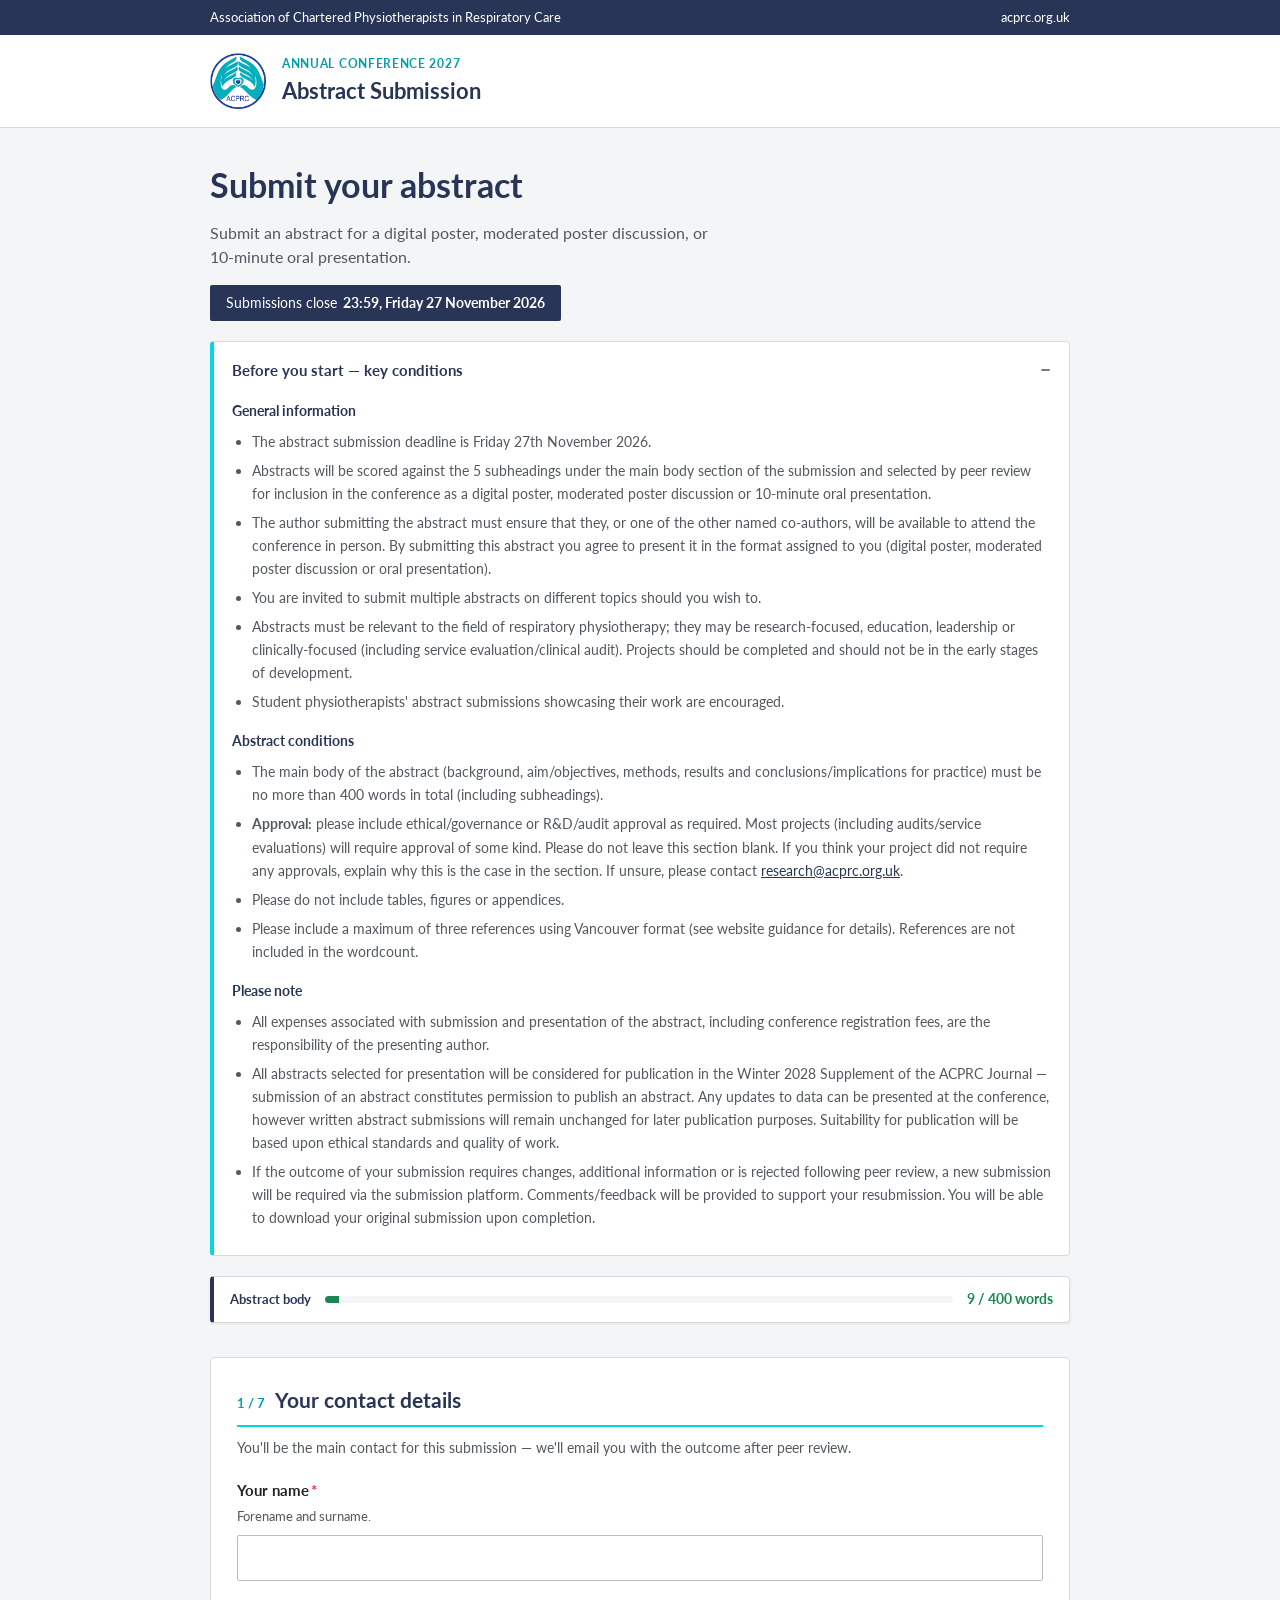
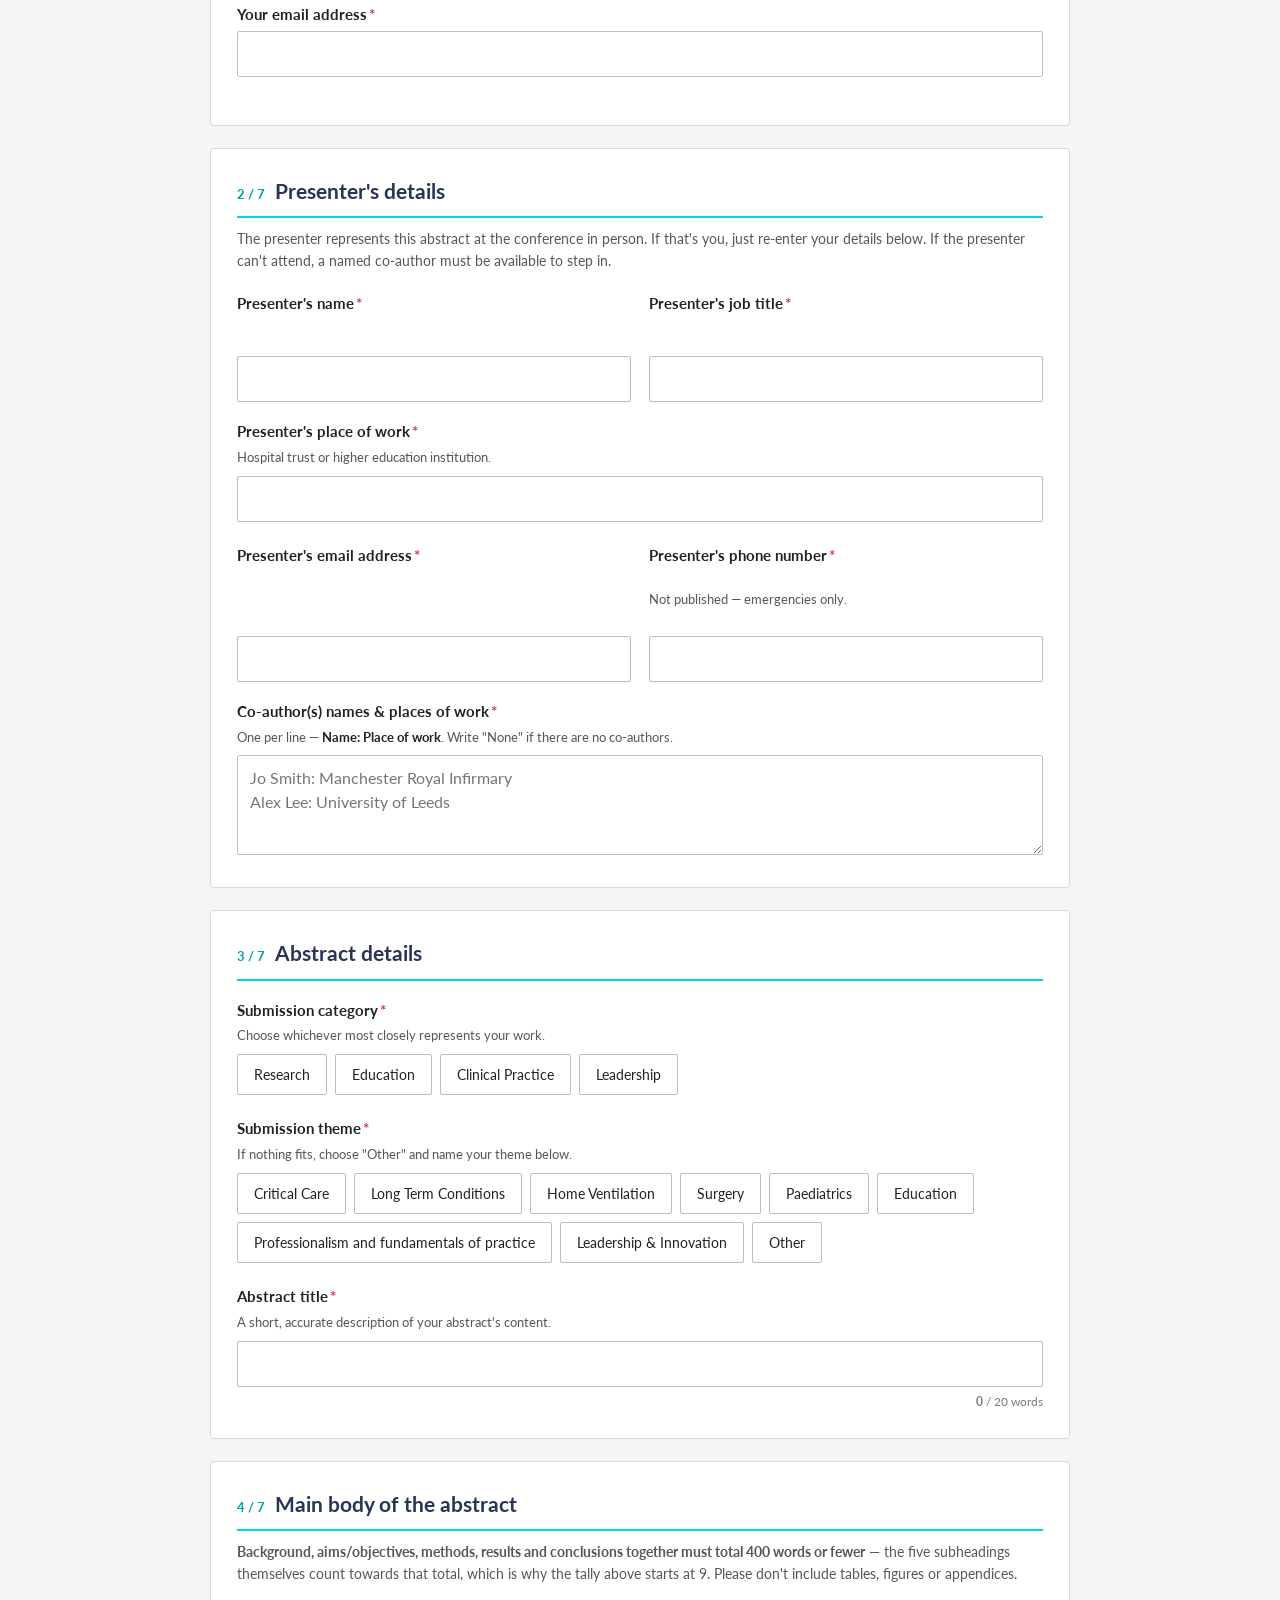
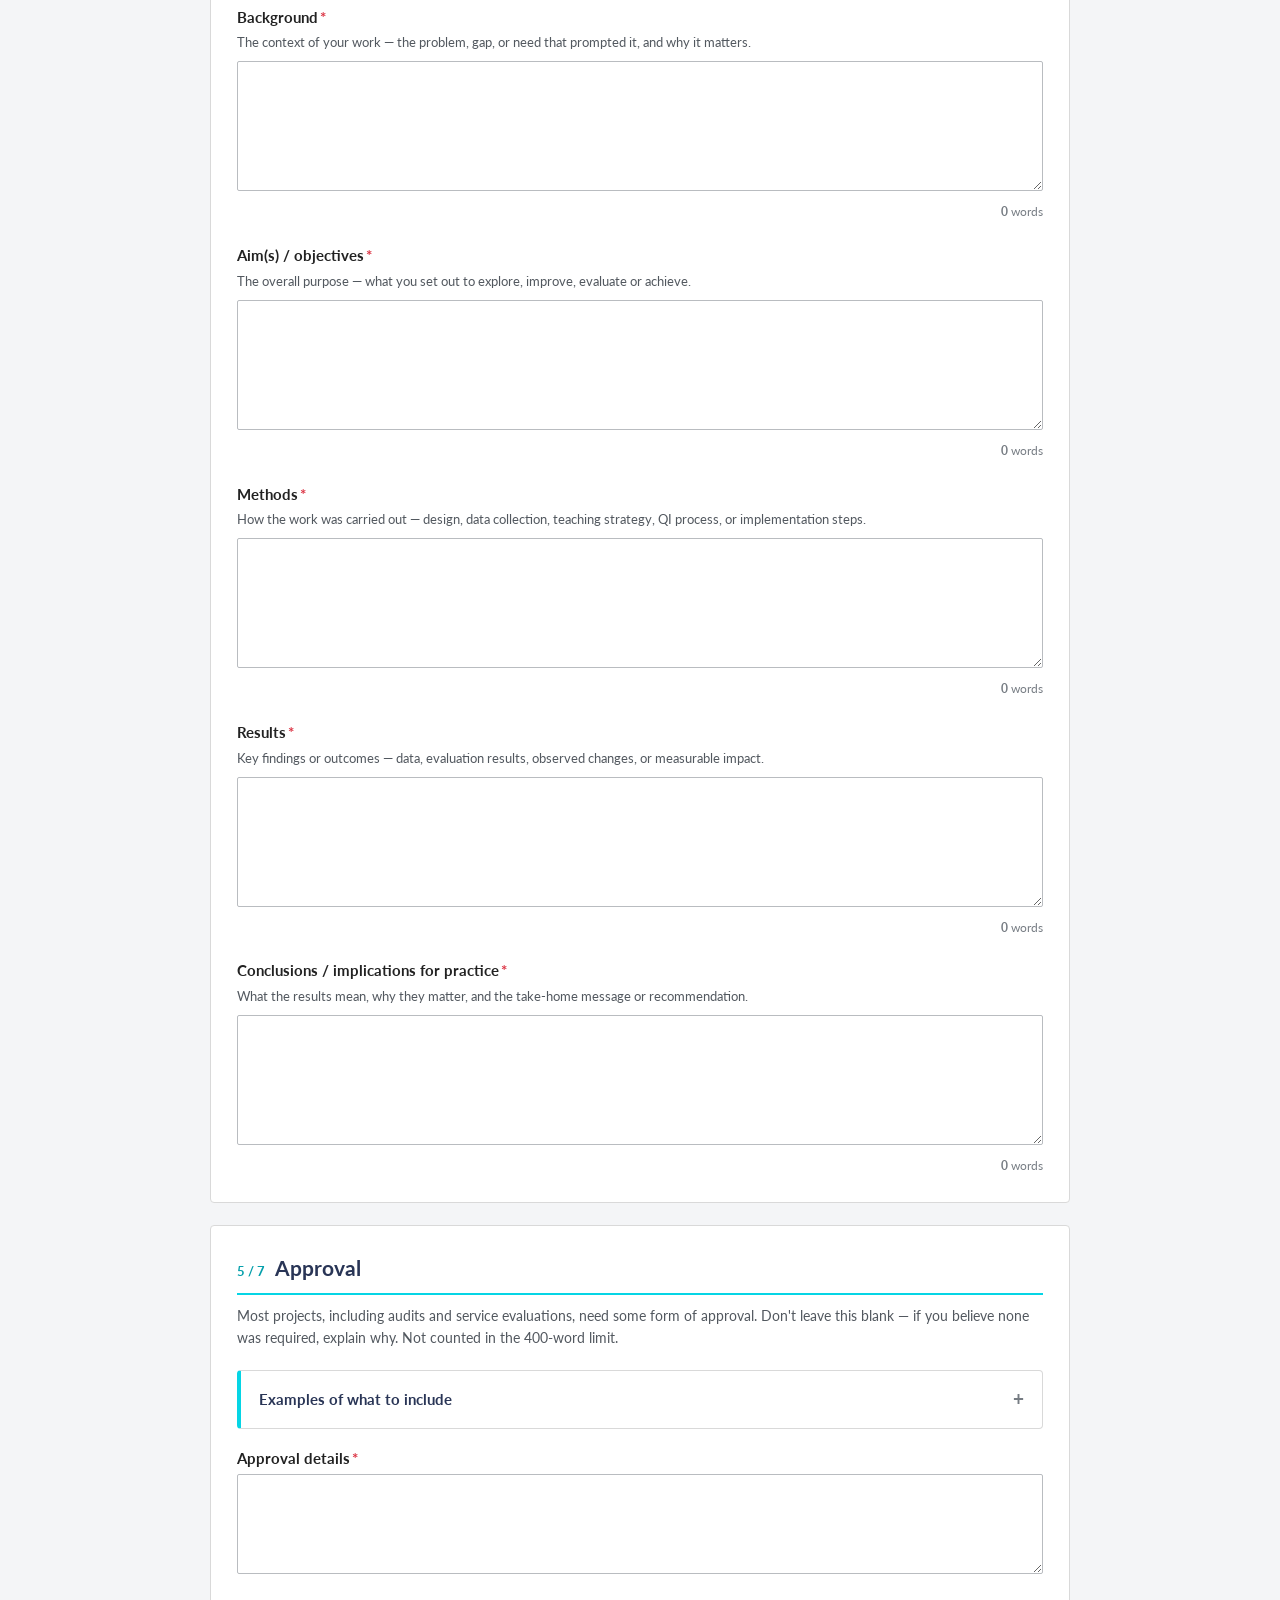
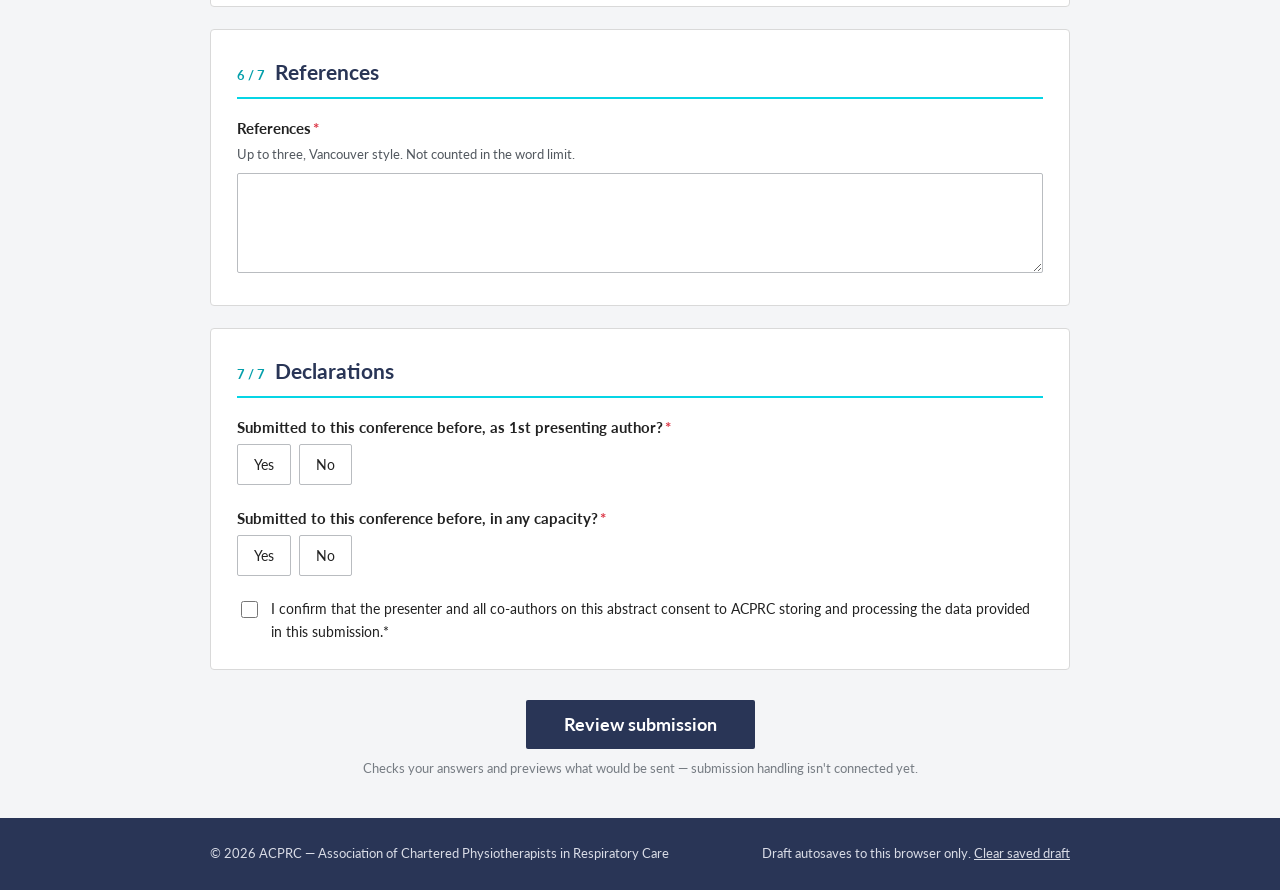
==== commit 2bbcf14e: "Restore full "Before you start" guidance text, open by default The key-conditions panel had been con" ====
--- a/index.html
+++ b/index.html
@@ -40,16 +40,32 @@
         <p>Submit an abstract for a digital poster, moderated poster discussion, or 10‑minute oral presentation.</p>
         <span class="deadline-pill">Submissions close <b>23:59, Friday 27 November 2026</b></span>
 
-        <details class="guidance">
+        <details class="guidance" open>
           <summary>Before you start — key conditions</summary>
           <div class="guidance-body">
+            <h4>General information</h4>
             <ul>
-              <li>Your project should be <em>completed</em>, not in early-stage development. Research, education, leadership and clinical (incl. service evaluation/audit) work are all welcome — student physiotherapists are encouraged to submit.</li>
-              <li>The main body of the abstract (background, aims/objectives, methods, results, conclusions) must total <em>no more than 400 words, including the five subheadings themselves</em>.</li>
-              <li>Every submission needs an approval statement — ethics/governance, R&amp;D/audit, or an explanation of why none was needed.</li>
-              <li>Up to three references, Vancouver style. No tables, figures or appendices.</li>
-              <li>You, or a named co-author, must be able to attend and present in whatever format (poster, poster discussion, or oral) you're assigned.</li>
-              <li>Accepted abstracts may be published in the Winter 2028 ACPRC journal supplement. If reviewers request changes, you'll resubmit with their feedback.</li>
+              <li>The abstract submission deadline is Friday 27th November 2026.</li>
+              <li>Abstracts will be scored against the 5 subheadings under the main body section of the submission and selected by peer review for inclusion in the conference as a digital poster, moderated poster discussion or 10-minute oral presentation.</li>
+              <li>The author submitting the abstract must ensure that they, or one of the other named co-authors, will be available to attend the conference in person. By submitting this abstract you agree to present it in the format assigned to you (digital poster, moderated poster discussion or oral presentation).</li>
+              <li>You are invited to submit multiple abstracts on different topics should you wish to.</li>
+              <li>Abstracts must be relevant to the field of respiratory physiotherapy; they may be research-focused, education, leadership or clinically-focused (including service evaluation/clinical audit). Projects should be completed and should not be in the early stages of development.</li>
+              <li>Student physiotherapists' abstract submissions showcasing their work are encouraged.</li>
+            </ul>
+
+            <h4>Abstract conditions</h4>
+            <ul>
+              <li>The main body of the abstract (background, aim/objectives, methods, results and conclusions/implications for practice) must be no more than 400 words in total (including subheadings).</li>
+              <li><strong>Approval:</strong> please include ethical/governance or R&amp;D/audit approval as required. Most projects (including audits/service evaluations) will require approval of some kind. Please do not leave this section blank. If you think your project did not require any approvals, explain why this is the case in the section. If unsure, please contact <a href="mailto:research@acprc.org.uk">research@acprc.org.uk</a>.</li>
+              <li>Please do not include tables, figures or appendices.</li>
+              <li>Please include a maximum of three references using Vancouver format (see website guidance for details). References are not included in the wordcount.</li>
+            </ul>
+
+            <h4>Please note</h4>
+            <ul>
+              <li>All expenses associated with submission and presentation of the abstract, including conference registration fees, are the responsibility of the presenting author.</li>
+              <li>All abstracts selected for presentation will be considered for publication in the Winter 2028 Supplement of the ACPRC Journal — submission of an abstract constitutes permission to publish an abstract. Any updates to data can be presented at the conference, however written abstract submissions will remain unchanged for later publication purposes. Suitability for publication will be based upon ethical standards and quality of work.</li>
+              <li>If the outcome of your submission requires changes, additional information or is rejected following peer review, a new submission will be required via the submission platform. Comments/feedback will be provided to support your resubmission. You will be able to download your original submission upon completion.</li>
             </ul>
           </div>
         </details>
--- a/css/style.css
+++ b/css/style.css
@@ -213,6 +213,15 @@
   font-size: 0.9rem;
   color: var(--ink-soft);
   line-height: 1.6;
+}
+.guidance-body h4 {
+  margin: 16px 0 6px;
+  color: var(--navy);
+  font-size: 0.9rem;
+  font-weight: 700;
+}
+.guidance-body h4:first-child {
+  margin-top: 0;
 }
 .guidance-body ul {
   margin: 8px 0;
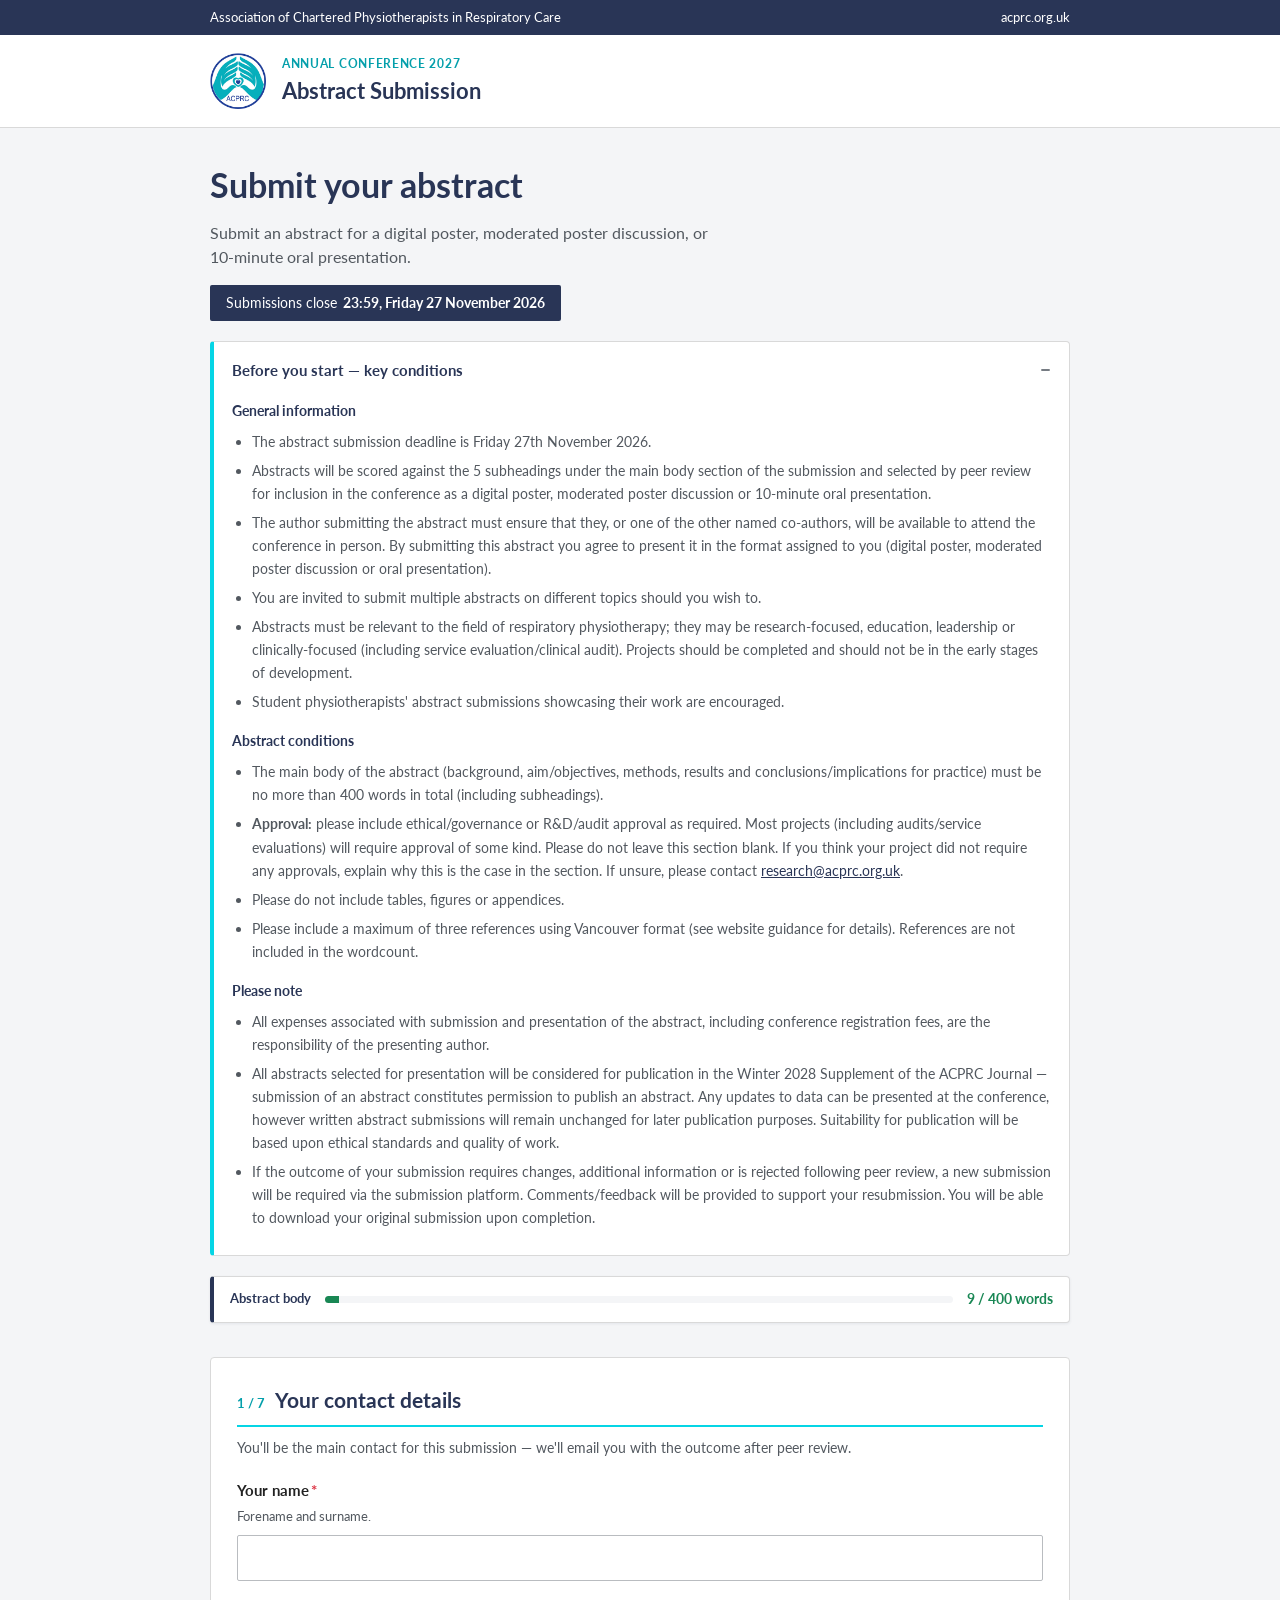
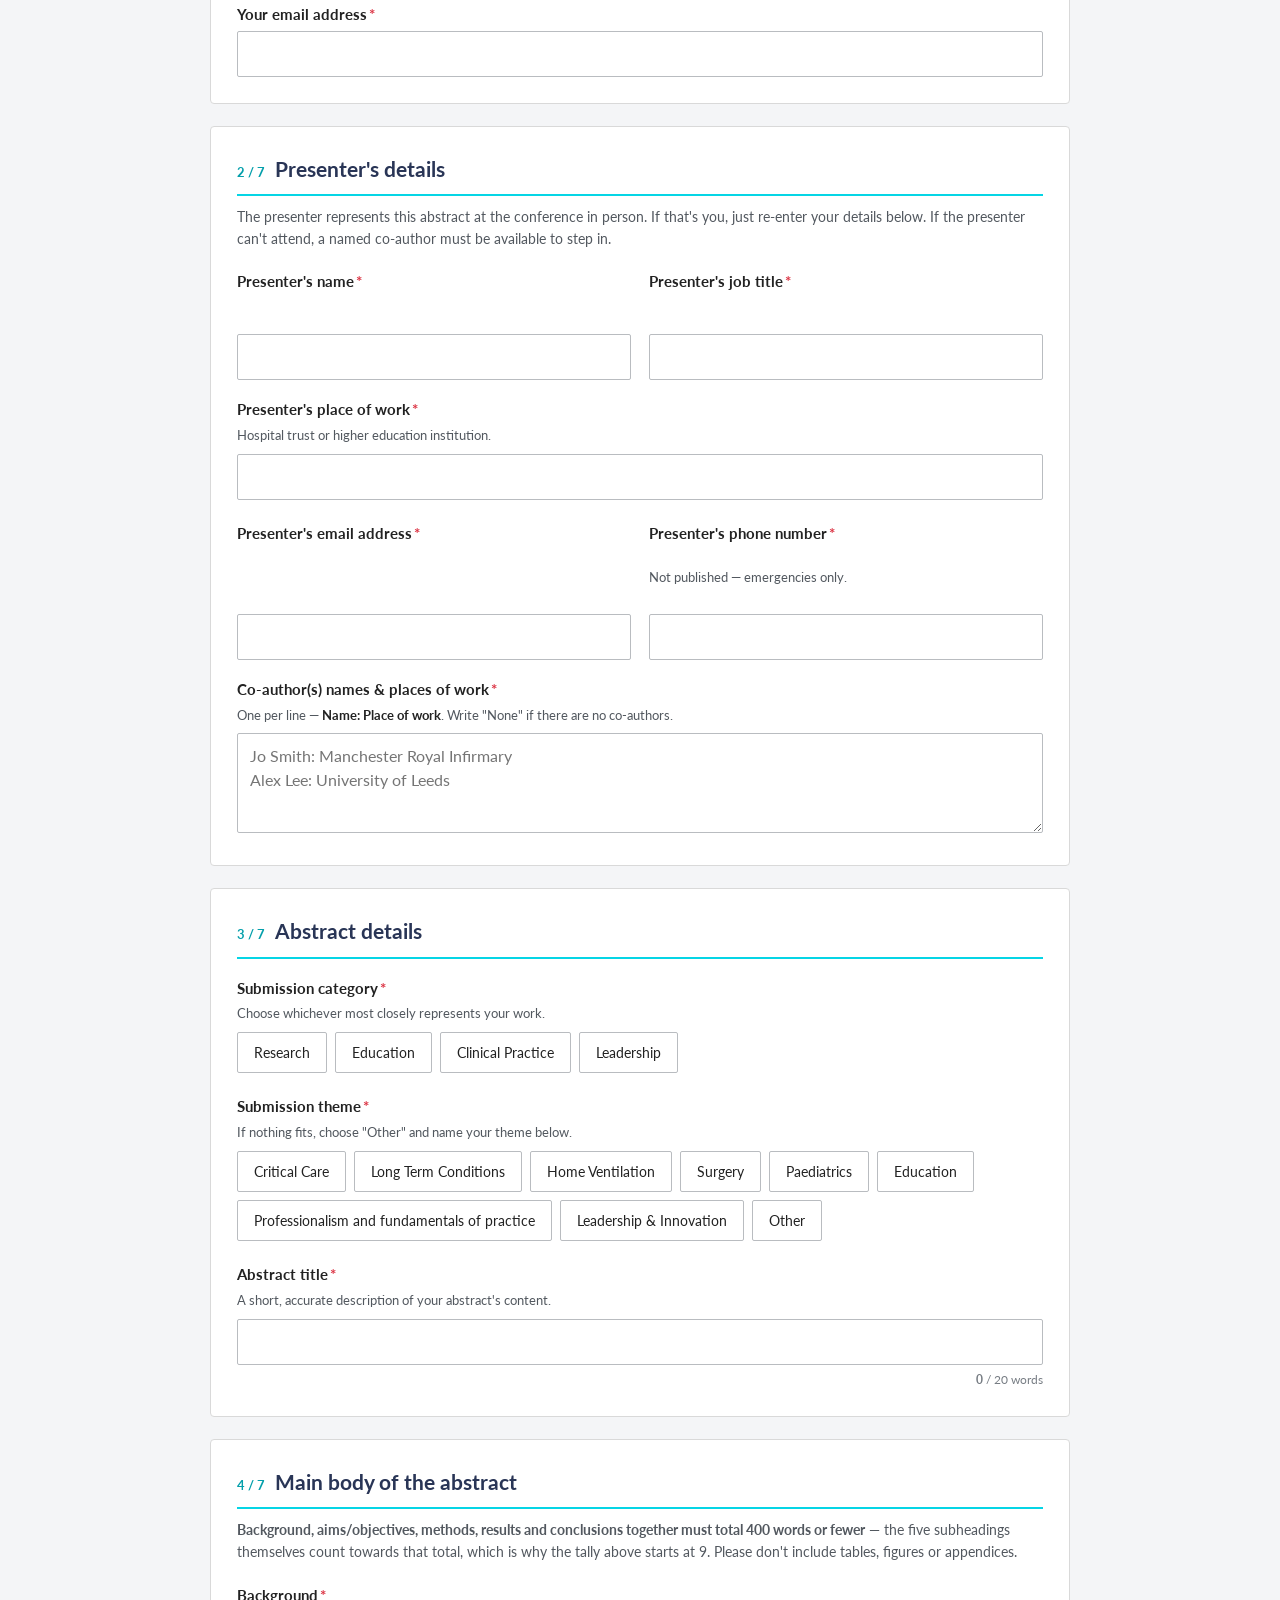
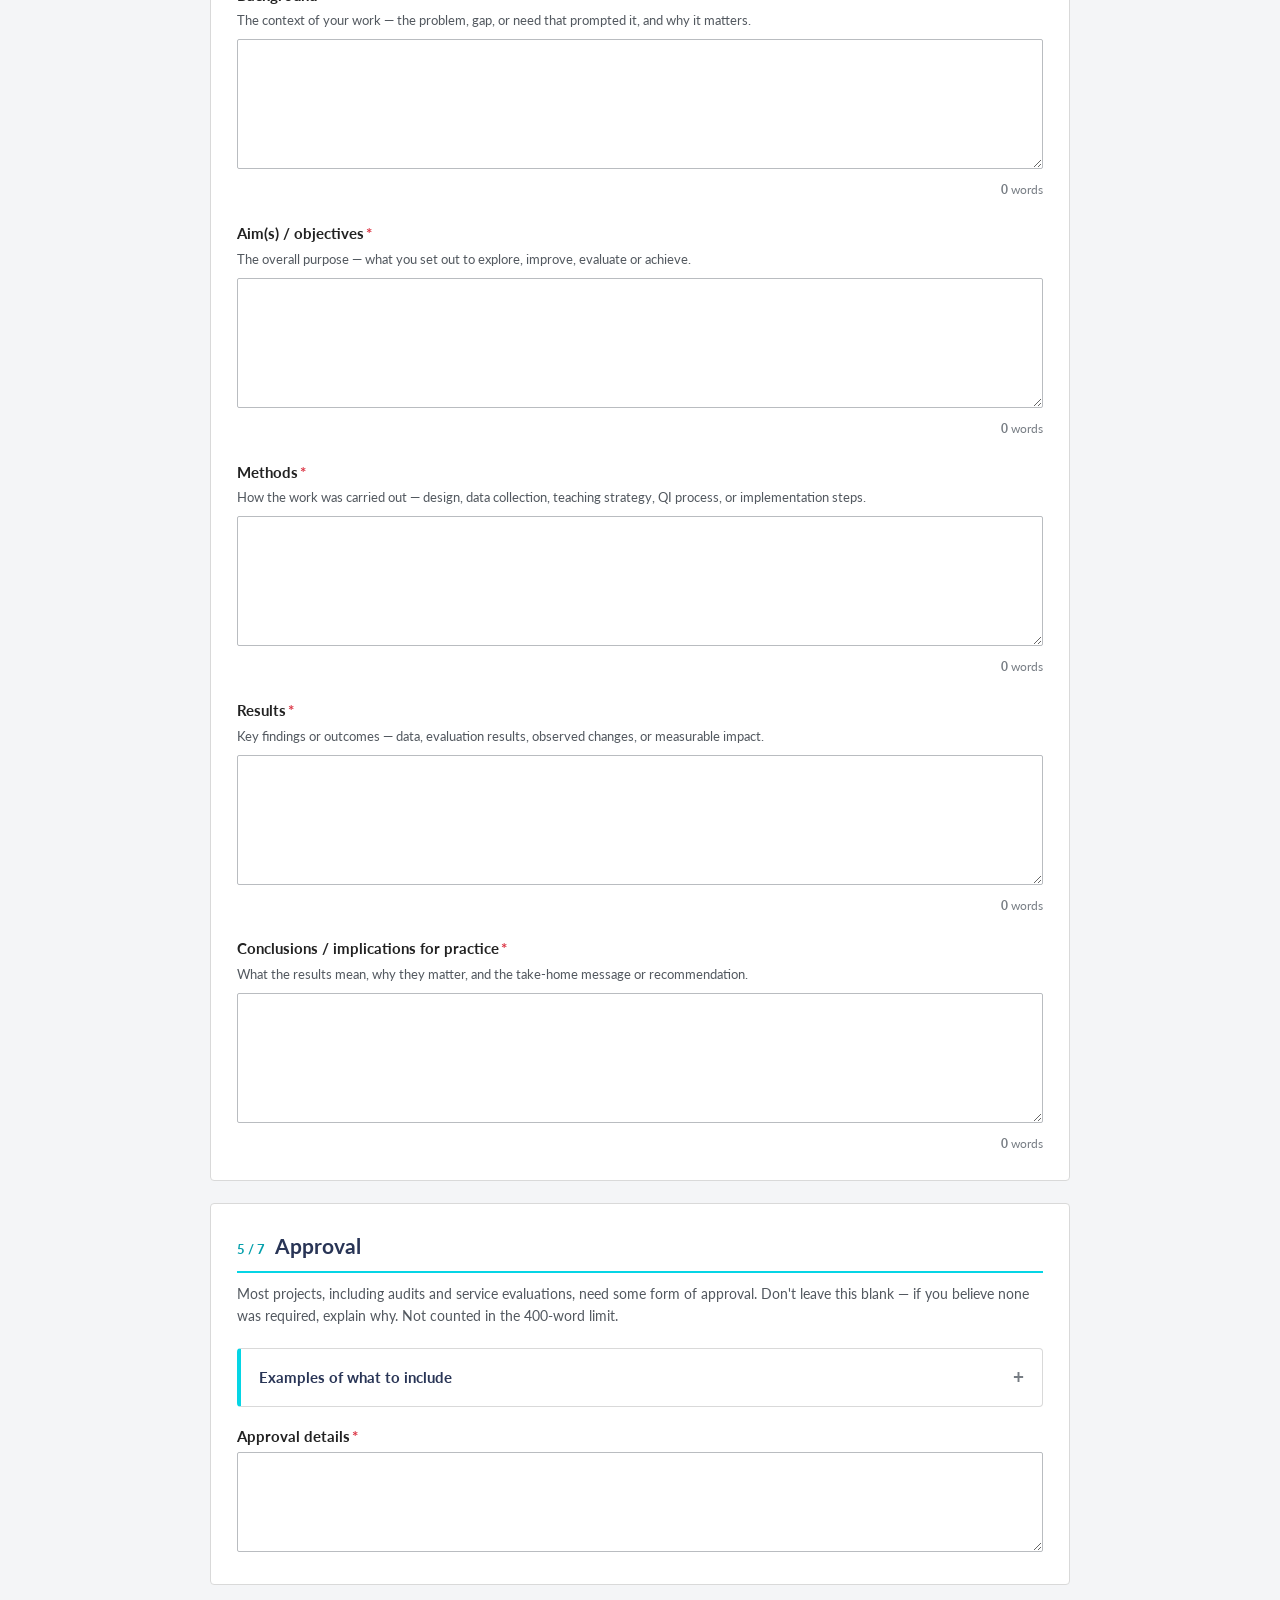
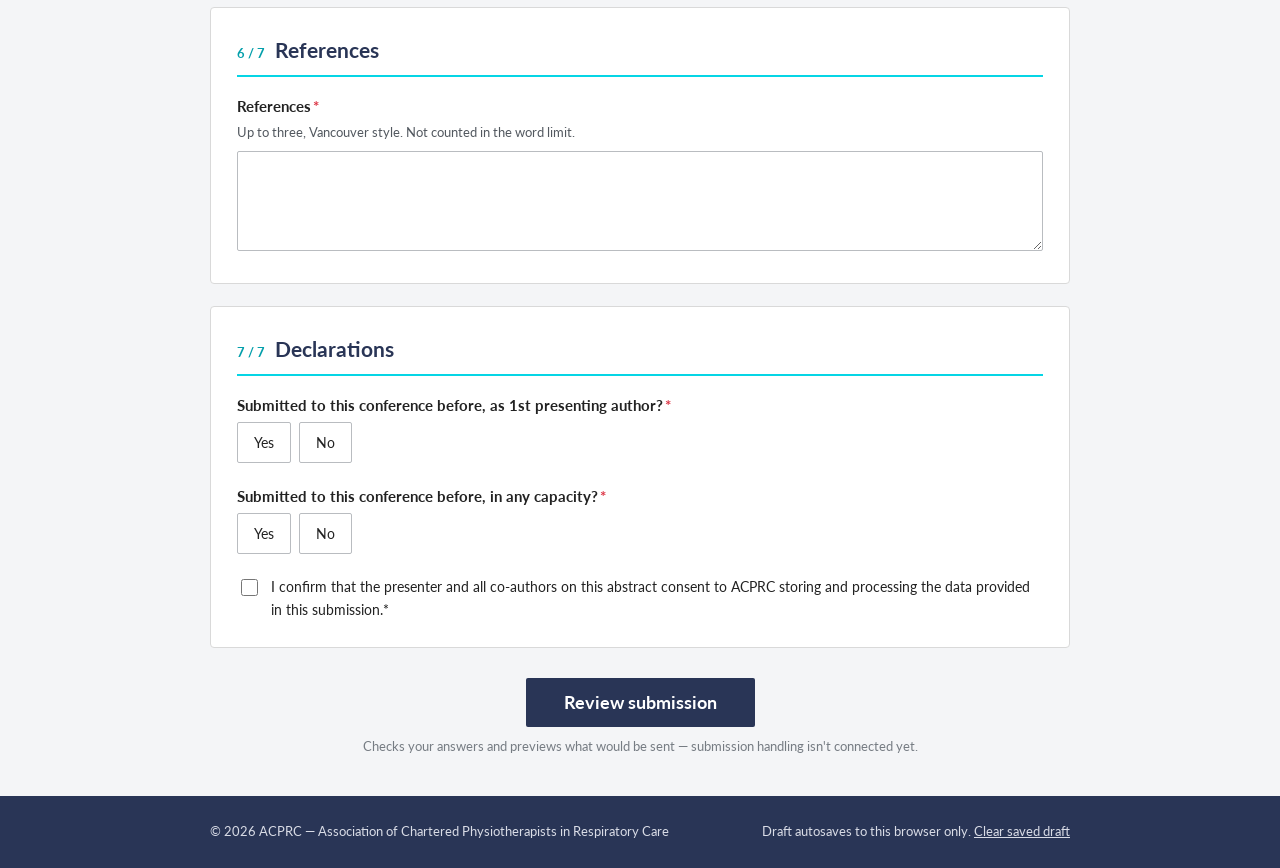
==== commit 86e601c6: "Add backend: screening, blind peer review, and programme organisation Adds a Supabase (Postgres + Au" ====
--- a/index.html
+++ b/index.html
@@ -83,6 +83,11 @@
 
       <form id="abstractForm" novalidate>
 
+        <div class="hp-field" aria-hidden="true">
+          <label for="hp_website">Leave this field blank</label>
+          <input type="text" id="hp_website" name="hp_website" tabindex="-1" autocomplete="off">
+        </div>
+
         <!-- 1: Contact -->
         <section class="card">
           <div class="section-head"><span class="section-num">1 / 7</span><h2>Your contact details</h2></div>
@@ -101,7 +106,6 @@
             <p class="err-msg">Enter a valid email address.</p>
           </div>
 
-          <input type="hidden" id="submission_date" name="submission_date">
         </section>
 
         <!-- 2: Presenter -->
@@ -313,6 +317,6 @@
   <div class="toast" id="toast">Draft saved</div>
 
   <script>document.getElementById("year").textContent = new Date().getFullYear();</script>
-  <script src="js/form.js"></script>
+  <script type="module" src="js/form.js"></script>
 </body>
 </html>
--- a/css/style.css
+++ b/css/style.css
@@ -657,3 +657,12 @@
     flex-direction: column;
   }
 }
+
+/* spam honeypot — off-screen, not display:none (some bots skip hidden fields) */
+.hp-field {
+  position: absolute;
+  left: -9999px;
+  width: 1px;
+  height: 1px;
+  overflow: hidden;
+}
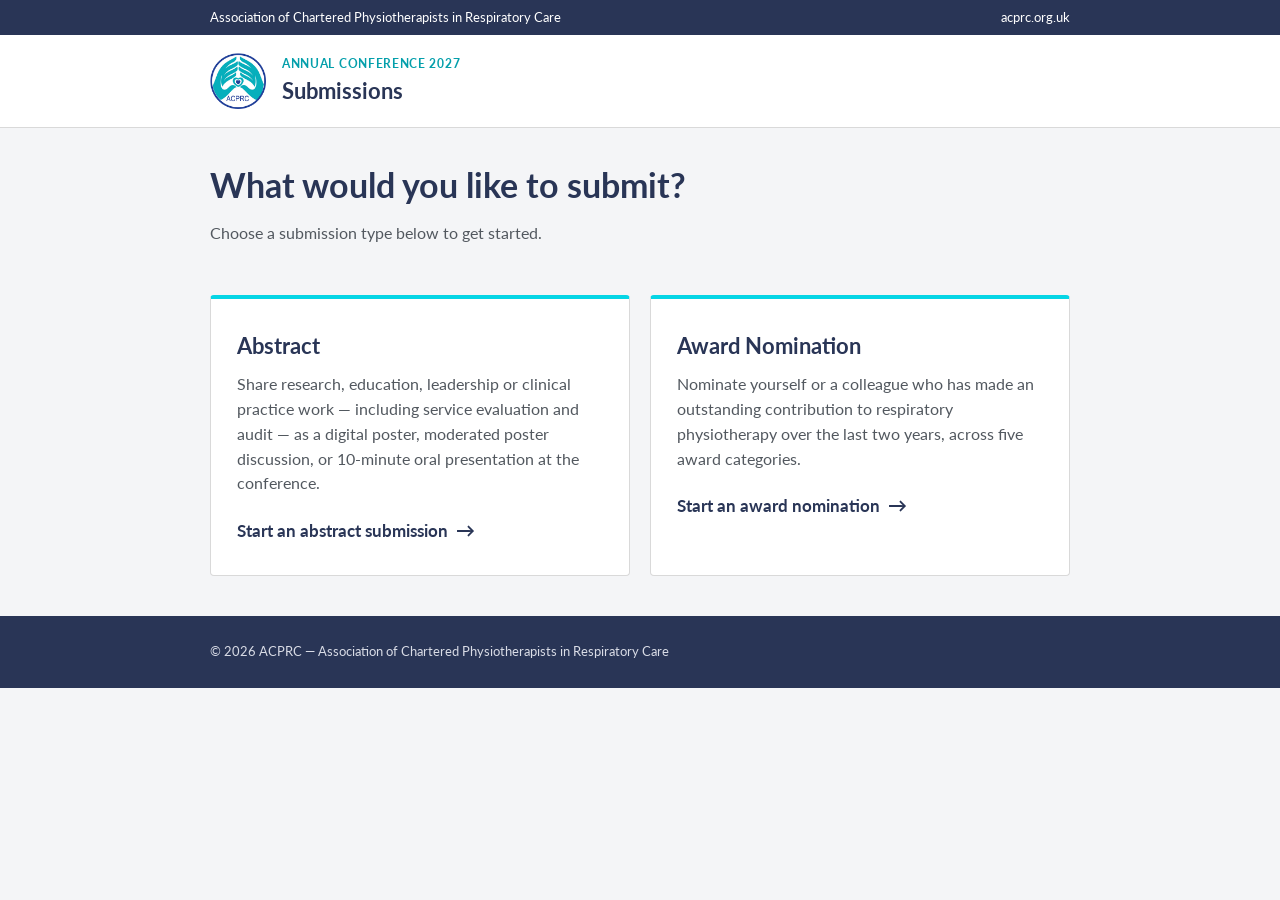
==== commit 7d9727ee: "Add multi-type submissions: award nominations alongside abstracts The committee decided to pilot the" ====
--- a/index.html
+++ b/index.html
@@ -3,8 +3,8 @@
 <head>
   <meta charset="utf-8">
   <meta name="viewport" content="width=device-width, initial-scale=1">
-  <title>Abstract Submission — ACPRC Annual Conference 2027</title>
-  <meta name="description" content="Submit an abstract for the ACPRC Annual Conference 2027.">
+  <title>Submissions — ACPRC Annual Conference 2027</title>
+  <meta name="description" content="Submit an abstract or an award nomination for the ACPRC Annual Conference 2027.">
   <link rel="icon" type="image/png" sizes="32x32" href="assets/favicon-32.png">
   <link rel="icon" type="image/png" sizes="16x16" href="assets/favicon-16.png">
   <link rel="preconnect" href="https://fonts.googleapis.com">
@@ -13,7 +13,7 @@
   <link rel="stylesheet" href="css/style.css">
 </head>
 <body>
-  <a class="skip-link" href="#main">Skip to form</a>
+  <a class="skip-link" href="#main">Skip to submission choices</a>
 
   <div class="site-header__bar">
     <div class="site-header__bar-inner">
@@ -27,296 +27,40 @@
       <img src="assets/logo.png" alt="ACPRC logo" width="56" height="56">
       <div class="site-header-titles">
         <p class="eyebrow">Annual Conference 2027</p>
-        <h1>Abstract Submission</h1>
+        <h1>Submissions</h1>
       </div>
     </div>
   </header>
 
   <main id="main">
     <div class="wrap">
-
       <div class="intro">
-        <h2>Submit your abstract</h2>
-        <p>Submit an abstract for a digital poster, moderated poster discussion, or 10‑minute oral presentation.</p>
-        <span class="deadline-pill">Submissions close <b>23:59, Friday 27 November 2026</b></span>
-
-        <details class="guidance" open>
-          <summary>Before you start — key conditions</summary>
-          <div class="guidance-body">
-            <h4>General information</h4>
-            <ul>
-              <li>The abstract submission deadline is Friday 27th November 2026.</li>
-              <li>Abstracts will be scored against the 5 subheadings under the main body section of the submission and selected by peer review for inclusion in the conference as a digital poster, moderated poster discussion or 10-minute oral presentation.</li>
-              <li>The author submitting the abstract must ensure that they, or one of the other named co-authors, will be available to attend the conference in person. By submitting this abstract you agree to present it in the format assigned to you (digital poster, moderated poster discussion or oral presentation).</li>
-              <li>You are invited to submit multiple abstracts on different topics should you wish to.</li>
-              <li>Abstracts must be relevant to the field of respiratory physiotherapy; they may be research-focused, education, leadership or clinically-focused (including service evaluation/clinical audit). Projects should be completed and should not be in the early stages of development.</li>
-              <li>Student physiotherapists' abstract submissions showcasing their work are encouraged.</li>
-            </ul>
-
-            <h4>Abstract conditions</h4>
-            <ul>
-              <li>The main body of the abstract (background, aim/objectives, methods, results and conclusions/implications for practice) must be no more than 400 words in total (including subheadings).</li>
-              <li><strong>Approval:</strong> please include ethical/governance or R&amp;D/audit approval as required. Most projects (including audits/service evaluations) will require approval of some kind. Please do not leave this section blank. If you think your project did not require any approvals, explain why this is the case in the section. If unsure, please contact <a href="mailto:research@acprc.org.uk">research@acprc.org.uk</a>.</li>
-              <li>Please do not include tables, figures or appendices.</li>
-              <li>Please include a maximum of three references using Vancouver format (see website guidance for details). References are not included in the wordcount.</li>
-            </ul>
-
-            <h4>Please note</h4>
-            <ul>
-              <li>All expenses associated with submission and presentation of the abstract, including conference registration fees, are the responsibility of the presenting author.</li>
-              <li>All abstracts selected for presentation will be considered for publication in the Winter 2028 Supplement of the ACPRC Journal — submission of an abstract constitutes permission to publish an abstract. Any updates to data can be presented at the conference, however written abstract submissions will remain unchanged for later publication purposes. Suitability for publication will be based upon ethical standards and quality of work.</li>
-              <li>If the outcome of your submission requires changes, additional information or is rejected following peer review, a new submission will be required via the submission platform. Comments/feedback will be provided to support your resubmission. You will be able to download your original submission upon completion.</li>
-            </ul>
-          </div>
-        </details>
+        <h2>What would you like to submit?</h2>
+        <p>Choose a submission type below to get started.</p>
       </div>
 
-      <div class="budget-bar">
-        <div class="budget-inner">
-          <span class="budget-label">Abstract body</span>
-          <div class="budget-track"><div class="budget-fill" id="budgetFill"></div></div>
-          <span class="budget-count" id="budgetCount">0 / 400 words</span>
-        </div>
+      <div class="type-card-grid">
+        <a class="type-card" href="abstract/">
+          <h2>Abstract</h2>
+          <p>Share research, education, leadership or clinical practice work — including service evaluation and audit — as a digital poster, moderated poster discussion, or 10-minute oral presentation at the conference.</p>
+          <span class="type-card-cta">Start an abstract submission</span>
+        </a>
+
+        <a class="type-card" href="award/">
+          <h2>Award Nomination</h2>
+          <p>Nominate yourself or a colleague who has made an outstanding contribution to respiratory physiotherapy over the last two years, across five award categories.</p>
+          <span class="type-card-cta">Start an award nomination</span>
+        </a>
       </div>
-
-      <div class="form-error-banner" id="errorBanner">Please check the highlighted fields below before submitting.</div>
-
-      <form id="abstractForm" novalidate>
-
-        <div class="hp-field" aria-hidden="true">
-          <label for="hp_website">Leave this field blank</label>
-          <input type="text" id="hp_website" name="hp_website" tabindex="-1" autocomplete="off">
-        </div>
-
-        <!-- 1: Contact -->
-        <section class="card">
-          <div class="section-head"><span class="section-num">1 / 7</span><h2>Your contact details</h2></div>
-          <p class="section-intro">You'll be the main contact for this submission — we'll email you with the outcome after peer review.</p>
-
-          <div class="field">
-            <label class="q" for="your_name">Your name<span class="req">*</span></label>
-            <p class="hint">Forename and surname.</p>
-            <input type="text" id="your_name" name="your_name" required autocomplete="name">
-            <p class="err-msg">Enter your name.</p>
-          </div>
-
-          <div class="field">
-            <label class="q" for="your_email">Your email address<span class="req">*</span></label>
-            <input type="email" id="your_email" name="your_email" required autocomplete="email">
-            <p class="err-msg">Enter a valid email address.</p>
-          </div>
-
-        </section>
-
-        <!-- 2: Presenter -->
-        <section class="card">
-          <div class="section-head"><span class="section-num">2 / 7</span><h2>Presenter's details</h2></div>
-          <p class="section-intro">The presenter represents this abstract at the conference in person. If that's you, just re-enter your details below. If the presenter can't attend, a named co-author must be available to step in.</p>
-
-          <div class="field-row">
-            <div class="field">
-              <label class="q" for="presenter_name">Presenter's name<span class="req">*</span></label>
-              <input type="text" id="presenter_name" name="presenter_name" required>
-              <p class="err-msg">Enter the presenter's name.</p>
-            </div>
-            <div class="field">
-              <label class="q" for="presenter_job_title">Presenter's job title<span class="req">*</span></label>
-              <input type="text" id="presenter_job_title" name="presenter_job_title" required>
-              <p class="err-msg">Enter a job title.</p>
-            </div>
-          </div>
-
-          <div class="field">
-            <label class="q" for="presenter_workplace">Presenter's place of work<span class="req">*</span></label>
-            <p class="hint">Hospital trust or higher education institution.</p>
-            <input type="text" id="presenter_workplace" name="presenter_workplace" required>
-            <p class="err-msg">Enter a place of work.</p>
-          </div>
-
-          <div class="field-row">
-            <div class="field">
-              <label class="q" for="presenter_email">Presenter's email address<span class="req">*</span></label>
-              <input type="email" id="presenter_email" name="presenter_email" required>
-              <p class="err-msg">Enter a valid email address.</p>
-            </div>
-            <div class="field">
-              <label class="q" for="presenter_phone">Presenter's phone number<span class="req">*</span></label>
-              <p class="hint">Not published — emergencies only.</p>
-              <input type="tel" id="presenter_phone" name="presenter_phone" required>
-              <p class="err-msg">Enter a phone number.</p>
-            </div>
-          </div>
-
-          <div class="field">
-            <label class="q" for="co_authors">Co-author(s) names &amp; places of work<span class="req">*</span></label>
-            <p class="hint">One per line — <em>Name: Place of work</em>. Write "None" if there are no co-authors.</p>
-            <textarea id="co_authors" name="co_authors" required placeholder="Jo Smith: Manchester Royal Infirmary&#10;Alex Lee: University of Leeds"></textarea>
-            <p class="err-msg">List co-authors, or write "None".</p>
-          </div>
-        </section>
-
-        <!-- 3: Abstract details -->
-        <section class="card">
-          <div class="section-head"><span class="section-num">3 / 7</span><h2>Abstract details</h2></div>
-
-          <div class="field">
-            <label class="q">Submission category<span class="req">*</span></label>
-            <p class="hint">Choose whichever most closely represents your work.</p>
-            <div class="chip-grid" id="categoryGroup" role="radiogroup"></div>
-            <p class="err-msg">Choose a category.</p>
-          </div>
-
-          <div class="field">
-            <label class="q">Submission theme<span class="req">*</span></label>
-            <p class="hint">If nothing fits, choose "Other" and name your theme below.</p>
-            <div class="chip-grid" id="themeGroup" role="radiogroup"></div>
-            <p class="err-msg">Choose a theme.</p>
-          </div>
-
-          <div class="field" id="otherThemeField" hidden>
-            <label class="q" for="other_theme">Other theme<span class="req">*</span></label>
-            <p class="hint">One or two words describing the relevant theme.</p>
-            <input type="text" id="other_theme" name="other_theme">
-            <p class="err-msg">Name the theme.</p>
-          </div>
-
-          <div class="field">
-            <label class="q" for="abstract_title">Abstract title<span class="req">*</span></label>
-            <p class="hint">A short, accurate description of your abstract's content.</p>
-            <input type="text" id="abstract_title" name="abstract_title" required>
-            <div class="counter-row"><span></span><span><span class="n" id="titleCount">0</span> / 20 words</span></div>
-            <p class="err-msg">Enter a title of 20 words or fewer.</p>
-          </div>
-        </section>
-
-        <!-- 4: Main body -->
-        <section class="card">
-          <div class="section-head"><span class="section-num">4 / 7</span><h2>Main body of the abstract</h2></div>
-          <p class="section-intro"><strong>Background, aims/objectives, methods, results and conclusions together must total 400 words or fewer</strong> — the five subheadings themselves count towards that total, which is why the tally above starts at 9. Please don't include tables, figures or appendices.</p>
-
-          <div class="field">
-            <label class="q" for="background">Background<span class="req">*</span></label>
-            <p class="hint">The context of your work — the problem, gap, or need that prompted it, and why it matters.</p>
-            <textarea class="long body-field" id="background" name="background" required></textarea>
-            <div class="counter-row"><span></span><span><span class="n" id="count_background">0</span> words</span></div>
-            <p class="err-msg">Enter some background.</p>
-          </div>
-
-          <div class="field">
-            <label class="q" for="aims">Aim(s) / objectives<span class="req">*</span></label>
-            <p class="hint">The overall purpose — what you set out to explore, improve, evaluate or achieve.</p>
-            <textarea class="long body-field" id="aims" name="aims" required></textarea>
-            <div class="counter-row"><span></span><span><span class="n" id="count_aims">0</span> words</span></div>
-            <p class="err-msg">Enter your aims or objectives.</p>
-          </div>
-
-          <div class="field">
-            <label class="q" for="methods">Methods<span class="req">*</span></label>
-            <p class="hint">How the work was carried out — design, data collection, teaching strategy, QI process, or implementation steps.</p>
-            <textarea class="long body-field" id="methods" name="methods" required></textarea>
-            <div class="counter-row"><span></span><span><span class="n" id="count_methods">0</span> words</span></div>
-            <p class="err-msg">Describe your methods.</p>
-          </div>
-
-          <div class="field">
-            <label class="q" for="results">Results<span class="req">*</span></label>
-            <p class="hint">Key findings or outcomes — data, evaluation results, observed changes, or measurable impact.</p>
-            <textarea class="long body-field" id="results" name="results" required></textarea>
-            <div class="counter-row"><span></span><span><span class="n" id="count_results">0</span> words</span></div>
-            <p class="err-msg">Enter your results.</p>
-          </div>
-
-          <div class="field">
-            <label class="q" for="conclusions">Conclusions / implications for practice<span class="req">*</span></label>
-            <p class="hint">What the results mean, why they matter, and the take-home message or recommendation.</p>
-            <textarea class="long body-field" id="conclusions" name="conclusions" required></textarea>
-            <div class="counter-row"><span></span><span><span class="n" id="count_conclusions">0</span> words</span></div>
-            <p class="err-msg">Enter your conclusions.</p>
-          </div>
-        </section>
-
-        <!-- 5: Approval -->
-        <section class="card">
-          <div class="section-head"><span class="section-num">5 / 7</span><h2>Approval</h2></div>
-          <p class="section-intro">Most projects, including audits and service evaluations, need some form of approval. Don't leave this blank — if you believe none was required, explain why. Not counted in the 400-word limit.</p>
-
-          <details class="guidance" style="margin-bottom:18px;">
-            <summary>Examples of what to include</summary>
-            <div class="guidance-body">
-              <p><strong>Ethical / governance:</strong> name the approving committee or institution, the approval reference number, and the date — e.g. "Ethical approval was obtained from [Committee/Institution], approval number [XXXX], on [DD/MM/YYYY]."</p>
-              <p><strong>R&amp;D / audit:</strong> name the NHS Trust or R&amp;D/audit department, registration reference, and date — e.g. "This project was registered with [Trust/Department], registration number [XXXX], on [DD/MM/YYYY]."</p>
-              <p><strong>Other / none required:</strong> describe whatever approval or registration was in place, or explain why none was needed.</p>
-            </div>
-          </details>
-
-          <div class="field">
-            <label class="q" for="approval_details">Approval details<span class="req">*</span></label>
-            <textarea id="approval_details" name="approval_details" required></textarea>
-            <p class="err-msg">Enter approval details, or explain why none was required.</p>
-          </div>
-        </section>
-
-        <!-- 6: References -->
-        <section class="card">
-          <div class="section-head"><span class="section-num">6 / 7</span><h2>References</h2></div>
-          <div class="field">
-            <label class="q" for="references">References<span class="req">*</span></label>
-            <p class="hint">Up to three, Vancouver style. Not counted in the word limit.</p>
-            <textarea id="references" name="references" required></textarea>
-            <p class="err-msg">Add at least one reference, or write "None".</p>
-          </div>
-        </section>
-
-        <!-- 7: Declarations -->
-        <section class="card">
-          <div class="section-head"><span class="section-num">7 / 7</span><h2>Declarations</h2></div>
-
-          <div class="field">
-            <label class="q">Submitted to this conference before, as 1st presenting author?<span class="req">*</span></label>
-            <div class="yn-row chip-grid" id="prevFirstAuthorGroup" role="radiogroup"></div>
-            <p class="err-msg">Choose an answer.</p>
-          </div>
-
-          <div class="field">
-            <label class="q">Submitted to this conference before, in any capacity?<span class="req">*</span></label>
-            <div class="yn-row chip-grid" id="prevAnyGroup" role="radiogroup"></div>
-            <p class="err-msg">Choose an answer.</p>
-          </div>
-
-          <div class="field">
-            <label class="check" for="consent">
-              <input type="checkbox" id="consent" name="consent" required>
-              <span>I confirm that the presenter and all co-authors on this abstract consent to ACPRC storing and processing the data provided in this submission.<span class="req">*</span></span>
-            </label>
-            <p class="err-msg">Consent is required to submit.</p>
-          </div>
-        </section>
-
-        <div class="submit-zone">
-          <button type="submit" class="submit">Review submission</button>
-          <p class="submit-note">Checks your answers and previews what would be sent — submission handling isn't connected yet.</p>
-        </div>
-      </form>
-
-      <div class="confirm" id="confirmPanel">
-        <h2>Looks ready to submit</h2>
-        <p>Everything required is filled in and within the word limits. Once the submission handling is built, this is the point it would send to ACPRC.</p>
-        <dl id="confirmSummary"></dl>
-      </div>
-
     </div>
   </main>
 
   <footer class="site-footer">
     <div class="site-footer-inner">
       <span>&copy; <span id="year"></span> ACPRC — Association of Chartered Physiotherapists in Respiratory Care</span>
-      <span>Draft autosaves to this browser only. <button type="button" class="reset-link" id="clearDraft">Clear saved draft</button></span>
     </div>
   </footer>
 
-  <div class="toast" id="toast">Draft saved</div>
-
   <script>document.getElementById("year").textContent = new Date().getFullYear();</script>
-  <script type="module" src="js/form.js"></script>
 </body>
 </html>
--- a/css/style.css
+++ b/css/style.css
@@ -666,3 +666,59 @@
   height: 1px;
   overflow: hidden;
 }
+
+/* ---------- landing page: submission type chooser ---------- */
+.type-card-grid {
+  display: grid;
+  grid-template-columns: repeat(auto-fit, minmax(260px, 1fr));
+  gap: 20px;
+  margin: 26px 0;
+}
+.type-card {
+  display: block;
+  background: var(--bg);
+  border: 1px solid var(--border);
+  border-radius: var(--radius-lg);
+  border-top: 4px solid var(--cyan);
+  padding: 30px 26px;
+  text-decoration: none;
+  color: inherit;
+  transition: border-color 0.15s ease, box-shadow 0.15s ease, transform 0.15s ease;
+}
+.type-card:hover,
+.type-card:focus-visible {
+  border-color: var(--navy);
+  box-shadow: 0 6px 18px rgba(41, 53, 86, 0.14);
+  transform: translateY(-2px);
+}
+.type-card:focus-visible {
+  outline: 3px solid var(--cyan);
+  outline-offset: 2px;
+}
+.type-card h2 {
+  color: var(--navy);
+  font-size: 1.4rem;
+  margin: 0 0 10px;
+}
+.type-card p {
+  color: var(--ink-soft);
+  line-height: 1.55;
+  margin: 0 0 20px;
+}
+.type-card .type-card-cta {
+  display: inline-flex;
+  align-items: center;
+  gap: 8px;
+  font-weight: 700;
+  font-size: 1.05rem;
+  color: var(--navy);
+}
+.type-card .type-card-cta::after {
+  content: "\2192";
+  font-size: 1.2rem;
+  transition: transform 0.15s ease;
+}
+.type-card:hover .type-card-cta::after,
+.type-card:focus-visible .type-card-cta::after {
+  transform: translateX(4px);
+}
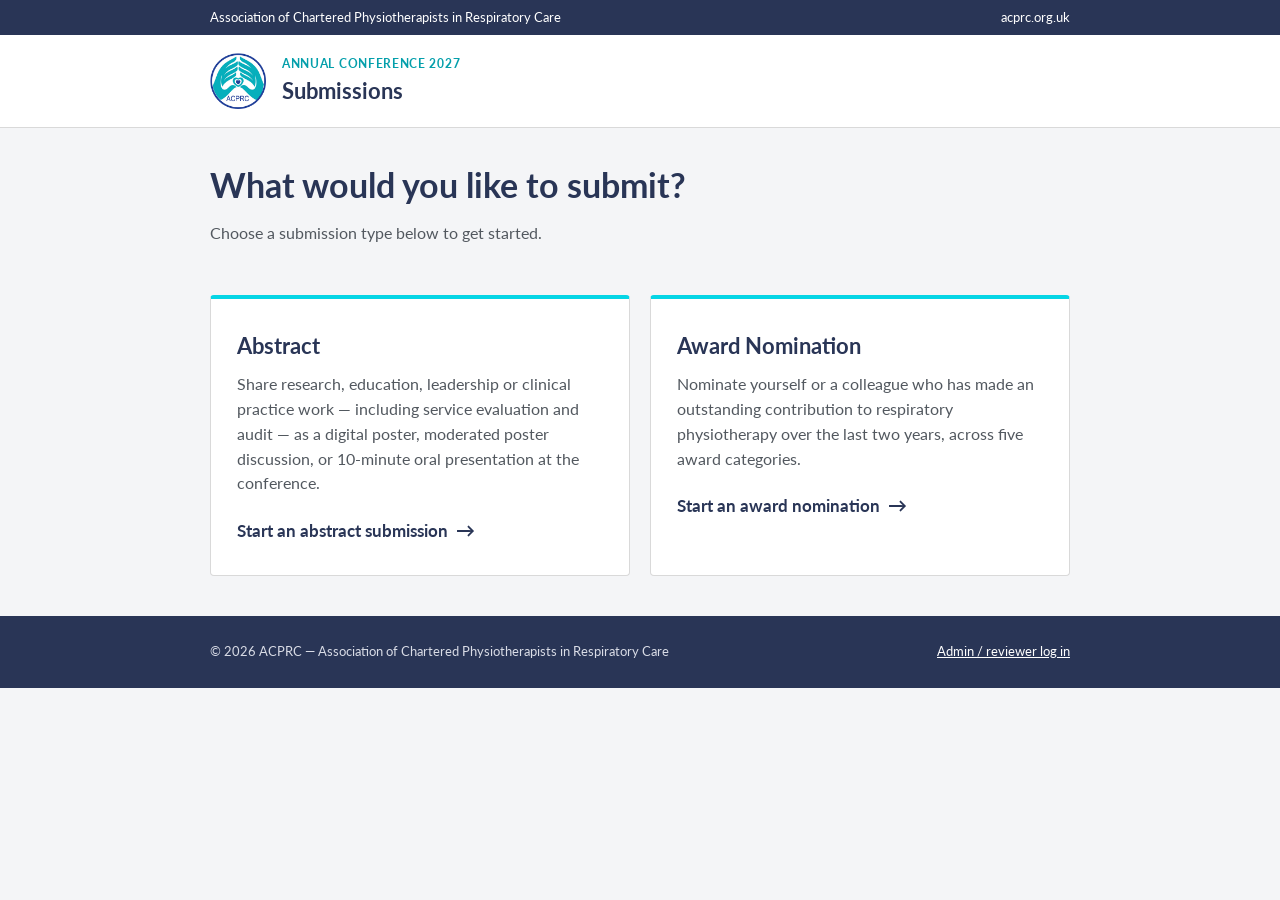
==== commit 2524605b: "Add basic navigation between public pages and admin/reviewer area Public pages (landing, abstract fo" ====
--- a/index.html
+++ b/index.html
@@ -58,6 +58,7 @@
   <footer class="site-footer">
     <div class="site-footer-inner">
       <span>&copy; <span id="year"></span> ACPRC — Association of Chartered Physiotherapists in Respiratory Care</span>
+      <span><a href="login/">Admin / reviewer log in</a></span>
     </div>
   </footer>
 
